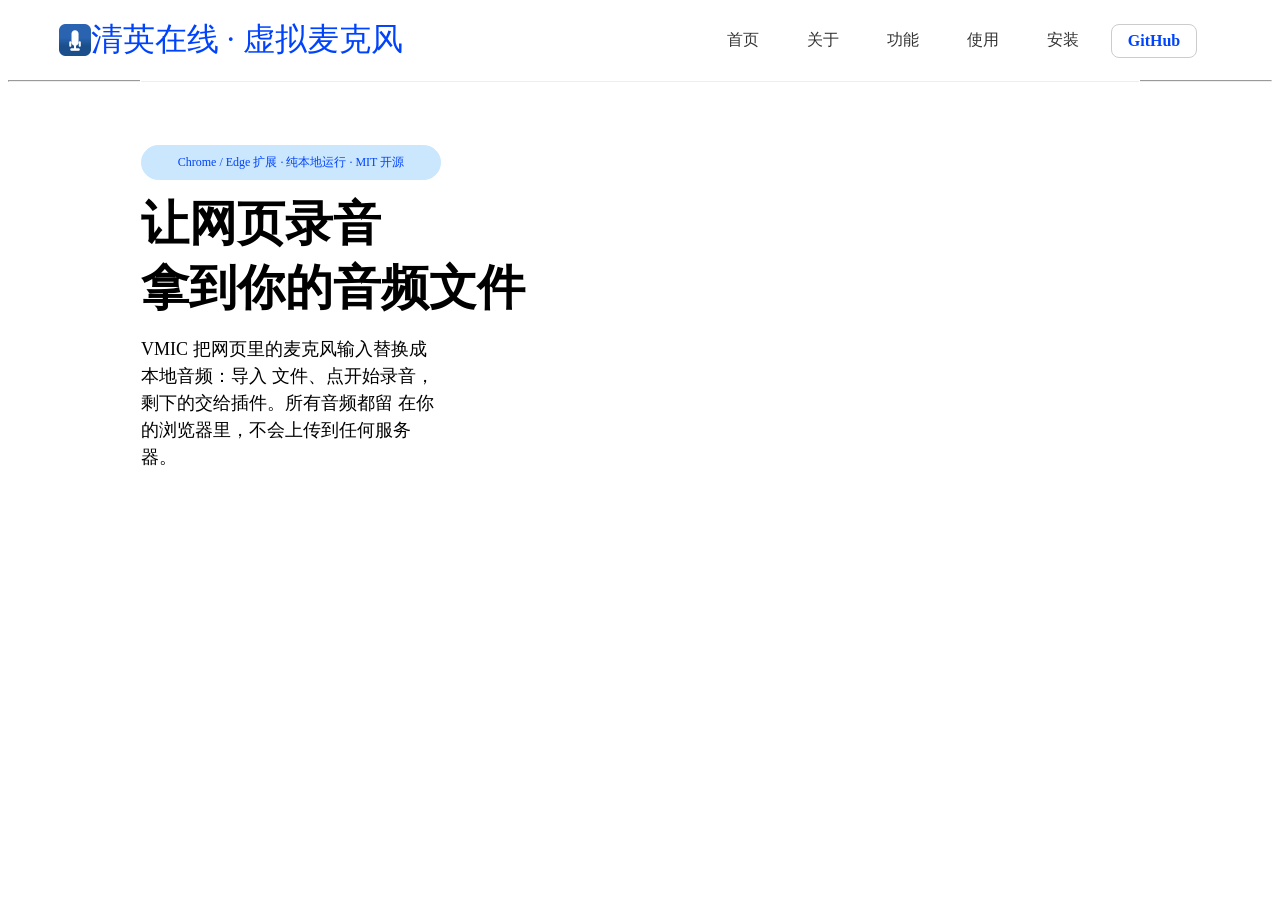
==== index.html @ ddca997c "优化了顶部导航" ====
<!DOCTYPE html>
<html lang="zh-CN">
<head>
    <meta charset = "UTF-8">
    <meta name = "viewport" content = "width=device-width,initial-scale=1.0">
    <title>关于清英在线 · 虚拟麦克风</title>
    <link rel = "stylesheet" href = "style.css">
</head>

<body>
    <header class = "title"><img class = "icon"src="assets/icon.png" alt="Icon"><p class = "leading-text">清英在线 · 虚拟麦克风</p>
        <div style="width: 300px;"></div>
        <nav class = "nav">
            <a class = "btn btn-borderless" href = "index.html" >首页</a>
            <a class = "btn btn-borderless" href = "about.html" >关于</a>
            <a class = "btn btn-borderless" href = "function.html" >功能</a>
            <a class = "btn btn-borderless" href = "using.html" >使用</a>
            <a class = "btn btn-borderless" href = "">安装</a>
            <a class = "btn btn-bordered" href = "https://github.com/ckckh2023/TsingHuaelt-VMIC/releases/latest" style = "font-weight: 600">GitHub</a>
        </nav>
    </header>
    <hr>

    <div class = "content">
        <div style = "width: 300px; height: 300px;">
            <p class = "unrespond">Chrome / Edge 扩展 · 纯本地运行 · MIT 开源</p>
            <h1 style = "font-size: 48px; margin:12px 0 0 0; ">
                <pre style = "margin:0">让网页录音
拿到你的音频文件</pre>
            </h1>
        
            <p class = "text-style" >VMIC 把网页里的麦克风输入替换成本地音频：导入
                文件、点开始录音，剩下的交给插件。所有音频都留
                在你的浏览器里，不会上传到任何服务器。
            </p>
        </div>

        <!-- <img class = "card" style = "width: 200px;height: 200px; margin-top: auto; margin-left: auto;" src = "assets/fengmian.png" alt = "fengmian">
         -->
    </div>

</body>
</html>
---- style.css ----
:root{
    --main-color: #ffffff;
    --title-color: #0043fc;
}

*,
*::before,
*::after {
    box-sizing: border-box;
}

nav {
    display: flex;
    justify-content: center;
    margin: 16px 16px 16px 0;
}

/*按钮大类*/
.btn{
    display: inline-flex;
    justify-content: center;
    align-items: center;
    padding: 16px;

    margin: 0 8px 0 8px;
    background: #ffffff;
    border-radius: 8px;
    text-decoration: none;
    color: #333;
    cursor: pointer;
    gap: 16px;
    font-size: 16px;

    /*颜色平滑转变*/
    transition: background 0.2s,color 0.2s,background 0.2s;
}

/*有边框按钮*/
.btn-bordered{
    color:#0043fc;
    border: var(--main-color);
    border: 1px solid #ccc;
}
/*鼠标悬浮*/
.btn-bordered:hover{
    background: #000;
    color: #ffffff;
    border-color: #000;
}

/*无边框按钮*/
.btn-borderless{
    border: none;
    background: transparent;
}

.btn-borderless:hover{
    background: #f0f0f0;
    color: #000;
}

/*无相应按钮*/
.unrespond{
    display: flex;
    color: #0043fc;
    justify-content: center;
    align-items: center;
    font-size: 12px;

    border:1px solid #cae7fe;
    background: #cae7fe;
    border-radius: 32px;
    margin-right: 0px;
    margin-top: 64px;
    margin-bottom: 0;
    padding:8px;
}

.title {
    display:flex;
    color: var(--title-color);
    justify-content: center;
    font-size: 32px;
    background-color: var(--main-color);
}

.icon {
    width: 32px;
    height: 32px;
    margin-top: 16px;
}

.content {
    display: flex;
    justify-content: space-between; /* 保持左右两端对齐 */
    align-items: flex-start;                /*顶部对齐*/
    gap: 20px;                 /* 左右间距 */
    flex-direction: column;
    border: 1px solid #ffffff;

    margin: 0 auto;
    margin-top: -10px;
    max-width: 1000px;
    min-height: 800;
    
}

.text-style {
    font-size: 18px;
    line-height: 1.5;
    margin-top: 16px;
    width: 250;
    height: 250;
}

.nav {
    display: flex;
    justify-content: center;
    margin-top: 16px;

    border: 1px;
    max-height: 32px;
}

/* .loading {
    display: flex;
    justify-content: center;

    border: 1px solid #ffffff;

} */

.leading-text {
    display: flex;
    justify-content: center;
    align-items: center;
    font-size: 32px;
    margin: 0;
}

.card{
    display: flex;
    justify-content: flex-end;
    border:1px solid #ffffff;
    width: 210px;
    height: 210px;
}
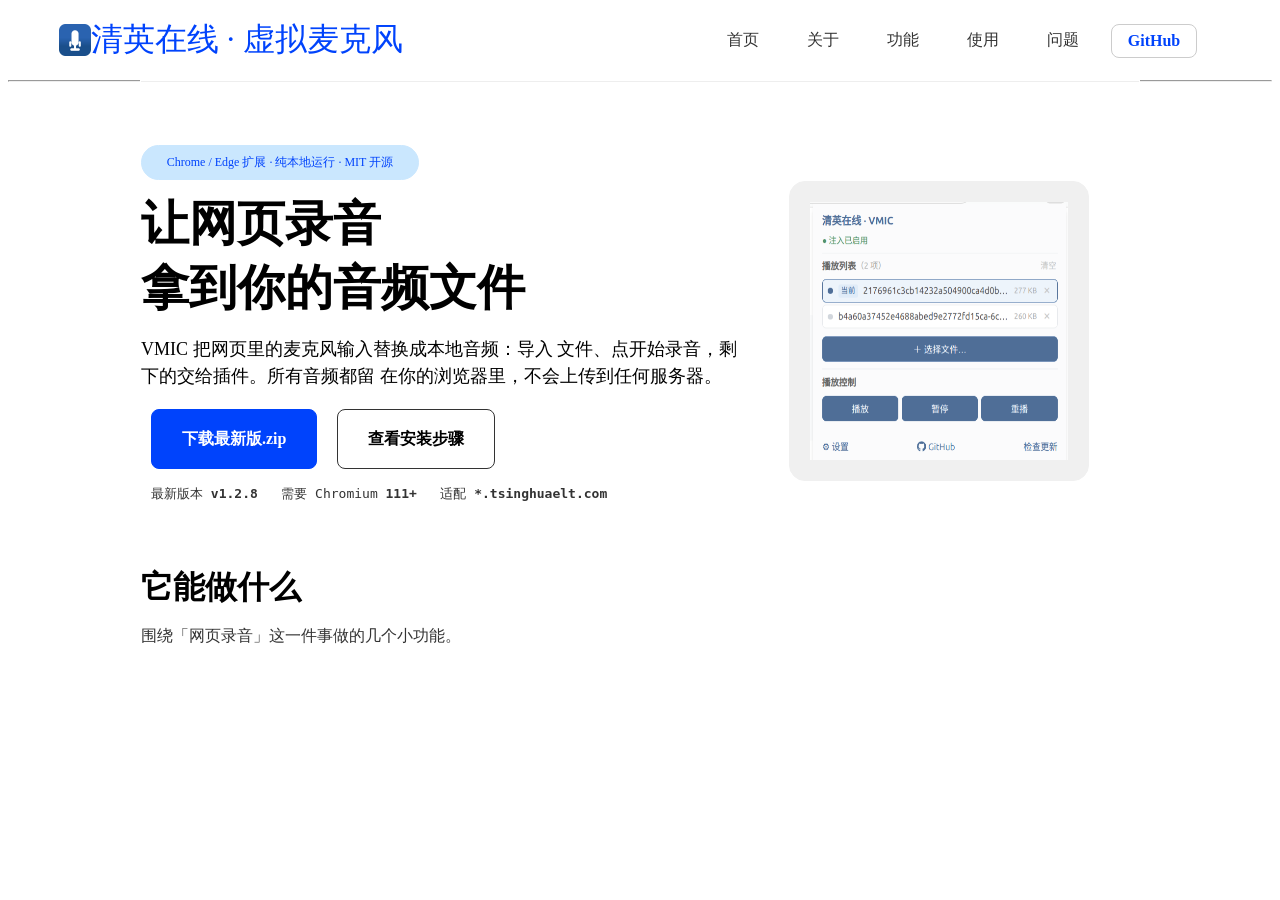
==== commit 6549be03: "优化首页" ====
--- a/index.html
+++ b/index.html
@@ -15,29 +15,41 @@
             <a class = "btn btn-borderless" href = "about.html" >关于</a>
             <a class = "btn btn-borderless" href = "function.html" >功能</a>
             <a class = "btn btn-borderless" href = "using.html" >使用</a>
-            <a class = "btn btn-borderless" href = "">安装</a>
-            <a class = "btn btn-bordered" href = "https://github.com/ckckh2023/TsingHuaelt-VMIC/releases/latest" style = "font-weight: 600">GitHub</a>
+            <a class = "btn btn-borderless" href = "">问题</a>
+            <a class = "btn btn-bordered" href = "https://github.com/ckckh2023/TsingHuaelt-VMIC" style = "font-weight: 600">GitHub</a>
         </nav>
     </header>
     <hr>
 
-    <div class = "content">
-        <div style = "width: 300px; height: 300px;">
+    <div class = "content_x">
+        <div >
             <p class = "unrespond">Chrome / Edge 扩展 · 纯本地运行 · MIT 开源</p>
             <h1 style = "font-size: 48px; margin:12px 0 0 0; ">
                 <pre style = "margin:0">让网页录音
 拿到你的音频文件</pre>
             </h1>
         
-            <p class = "text-style" >VMIC 把网页里的麦克风输入替换成本地音频：导入
+            <p class = "text-style" style = "margin-right: 30px" >VMIC 把网页里的麦克风输入替换成本地音频：导入
                 文件、点开始录音，剩下的交给插件。所有音频都留
                 在你的浏览器里，不会上传到任何服务器。
             </p>
         </div>
 
-        <!-- <img class = "card" style = "width: 200px;height: 200px; margin-top: auto; margin-left: auto;" src = "assets/fengmian.png" alt = "fengmian">
-         -->
+        <img class = "card" style = "width: 300px;height: 300px; margin-top: auto; margin:100px 50px 0px 20px;" src = "assets/fengmian.png" alt = "fengmian">
+        
     </div>
+    <div class = "content_y">
+        <nav class = "nav" style = "justify-content: flex-start;">
+            <div class = "upmove">
+                <a class = "btn_first" style = "color: #ffffff; border-color: #0043fc; background: #0043fc;" href = "https://github.com/ckckh2023/TsingHuaelt-VMIC/releases/latest"><strong>下载最新版.zip</strong></a>
+                <a class = "btn_first" style = "color:black; background-color: #ffffff;border-color: #333" href = ""><strong>查看安装步骤</strong></a>
+            </div>
+        </nav>
 
+        <pre style = "margin-left: 10px;margin-top: -20px; color: #333;">最新版本 <strong>v1.2.8</strong>   需要 Chromium <strong>111+</strong>   适配 <strong>*.tsinghuaelt.com</strong></pre>
+    
+        <h2 style="font-size: 32px; margin: 50px 0px 0px 0px;">它能做什么</h2>
+        <p style="color: #333;">围绕「网页录音」这一件事做的几个小功能。</p>
+    </div>
 </body>
 </html>
--- a/style.css
+++ b/style.css
@@ -28,7 +28,7 @@
     text-decoration: none;
     color: #333;
     cursor: pointer;
-    gap: 16px;
+    gap: 4px;
     font-size: 16px;
 
     /*颜色平滑转变*/
@@ -70,10 +70,25 @@
     border:1px solid #cae7fe;
     background: #cae7fe;
     border-radius: 32px;
-    margin-right: 0px;
+    margin-right: 350px;
     margin-top: 64px;
     margin-bottom: 0;
     padding:8px;
+}
+
+.btn_first{
+    display: flex;
+    width: 200;
+    height: auto;
+    gap: 8px;
+    text-decoration: none;
+
+    margin: 20px 10px;
+    border:1px solid #f0f0f0;
+    border-radius: 8px;
+    padding: 10px 30px;
+    justify-content: center;
+    align-items: center;
 }
 
 .title {
@@ -90,11 +105,23 @@
     margin-top: 16px;
 }
 
-.content {
+.content_x {
     display: flex;
     justify-content: space-between; /* 保持左右两端对齐 */
-    align-items: flex-start;                /*顶部对齐*/
-    gap: 20px;                 /* 左右间距 */
+    align-items: flex-start;                /*顶部对齐*/       
+    border: 1px solid #ffffff;
+
+    margin: 0 auto;
+    margin-top: -10px;
+    max-width: 1000px;
+    min-height: 800;
+    
+}
+
+.content_y {
+    display: flex;
+    justify-content: space-between; /* 保持左右两端对齐 */
+    align-items: flex-start;                /*顶部对齐*/       
     flex-direction: column;
     border: 1px solid #ffffff;
 
@@ -109,8 +136,7 @@
     font-size: 18px;
     line-height: 1.5;
     margin-top: 16px;
-    width: 250;
-    height: 250;
+
 }
 
 .nav {
@@ -142,6 +168,14 @@
     display: flex;
     justify-content: flex-end;
     border:1px solid #ffffff;
-    width: 210px;
-    height: 210px;
+    border-radius: 16px;
+
+    border:1px solid #f0f0f0;
+    background-color: #f0f0f0;
+    padding: 20px
+}
+
+.upmove{
+    display: flex;
+    margin-top: -100px;
 }
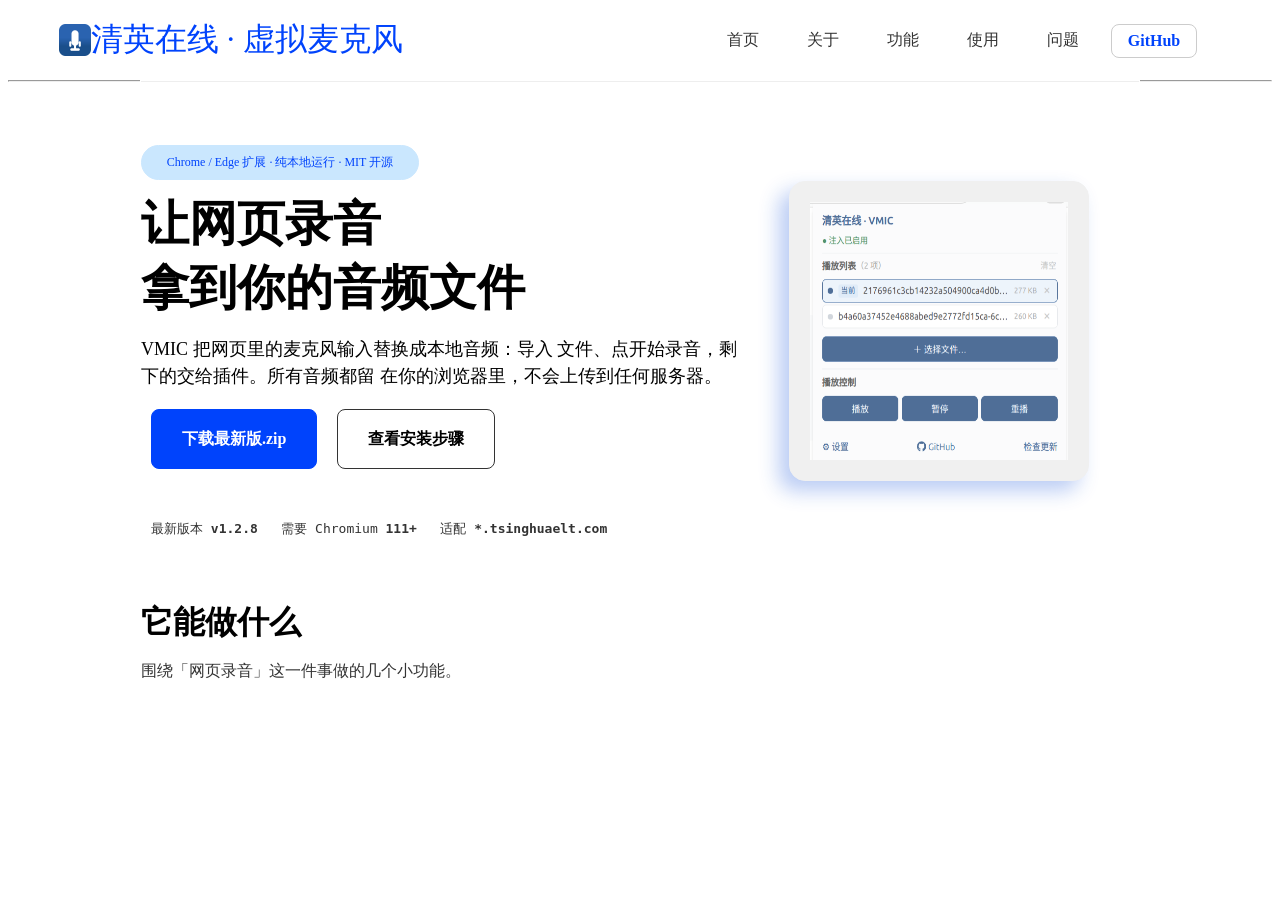
==== commit 1592931d: "优化按钮：鼠标悬浮时，按钮上浮，增加阴影，给卡片增加阴影立体感" ====
--- a/index.html
+++ b/index.html
@@ -41,15 +41,17 @@
     <div class = "content_y">
         <nav class = "nav" style = "justify-content: flex-start;">
             <div class = "upmove">
-                <a class = "btn_first" style = "color: #ffffff; border-color: #0043fc; background: #0043fc;" href = "https://github.com/ckckh2023/TsingHuaelt-VMIC/releases/latest"><strong>下载最新版.zip</strong></a>
+                <a class = "btn_first" style = "color: #ffffff; border-color: #0043fc; background: #0043fc;" href = ""><strong>下载最新版.zip</strong></a>
                 <a class = "btn_first" style = "color:black; background-color: #ffffff;border-color: #333" href = ""><strong>查看安装步骤</strong></a>
             </div>
         </nav>
 
-        <pre style = "margin-left: 10px;margin-top: -20px; color: #333;">最新版本 <strong>v1.2.8</strong>   需要 Chromium <strong>111+</strong>   适配 <strong>*.tsinghuaelt.com</strong></pre>
+        <pre style = "margin-left: 10px;margin-top: -20px; color: #333;"><div id="toast" class="toast">✅ 下载成功！</div>
+最新版本 <strong>v1.2.8</strong>   需要 Chromium <strong>111+</strong>   适配 <strong>*.tsinghuaelt.com</strong></pre>
     
         <h2 style="font-size: 32px; margin: 50px 0px 0px 0px;">它能做什么</h2>
         <p style="color: #333;">围绕「网页录音」这一件事做的几个小功能。</p>
     </div>
+    <script src = "script.js"></script>
 </body>
 </html>
--- a/style.css
+++ b/style.css
@@ -33,6 +33,7 @@
 
     /*颜色平滑转变*/
     transition: background 0.2s,color 0.2s,background 0.2s;
+    transition: all 0.3s; /* 让所有变化平滑过渡 */
 }
 
 /*有边框按钮*/
@@ -46,6 +47,8 @@
     background: #000;
     color: #ffffff;
     border-color: #000;
+    box-shadow: 0 10px 20px rgba(26, 86, 219, 0.3); /* 加个阴影 */
+    transform: translateY(-2px); /* 稍微往上浮动 */
 }
 
 /*无边框按钮*/
@@ -57,6 +60,8 @@
 .btn-borderless:hover{
     background: #f0f0f0;
     color: #000;
+    box-shadow: 0 10px 20px rgba(26, 86, 219, 0.3); /* 加个阴影 */
+    transform: translateY(-2px); /* 稍微往上浮动 */
 }
 
 /*无相应按钮*/
@@ -89,6 +94,12 @@
     padding: 10px 30px;
     justify-content: center;
     align-items: center;
+    transition: all 0.3s; /* 让所有变化平滑过渡 */
+}
+
+.btn_first:hover{
+    box-shadow: 0 10px 20px rgba(26, 86, 219, 0.3); /* 加个阴影 */
+    transform: translateY(-2px); /* 稍微往上浮动 */
 }
 
 .title {
@@ -172,10 +183,49 @@
 
     border:1px solid #f0f0f0;
     background-color: #f0f0f0;
-    padding: 20px
+    padding: 20px;
+    cursor: pointer;
+    transition: all 0.3s; /* 让所有变化平滑过渡 */
+    box-shadow: -10px 10px 20px rgba(26, 86, 219, 0.3); /* 加个阴影 */
+}
+
+.card:hover{
+    transition: all 0.3s; /* 让所有变化平滑过渡 */
 }
 
 .upmove{
     display: flex;
     margin-top: -100px;
+}
+
+.toast{
+    display: fixed;
+
+    background: #10b981; /* 绿色 */
+    color: white;
+    border:1px solid #ffffff;
+    padding: 0px 0px 0px 0px;
+    margin-right: 500px;
+    opacity: 0;
+    border-radius: 8px;
+    transition: all 0.5s cubic-bezier(0.68, -0.55, 0.27, 1.55); /* 带弹性的动画 */
+    pointer-events: none; /* 不能点击它 */
+    z-index: 999;
+}
+
+.active{
+    background-color: #1a56db;
+    color: white;
+    border: none;
+    padding: 15px 30px;
+    font-size: 16px;
+    border-radius: 8px;
+    cursor: pointer;
+    background-color: #888;
+    cursor: not-allowed;
+    transition: all 0.3s; /* 让所有变化平滑过渡 */
+}
+
+.toast.show{
+    opacity: 1;
 }
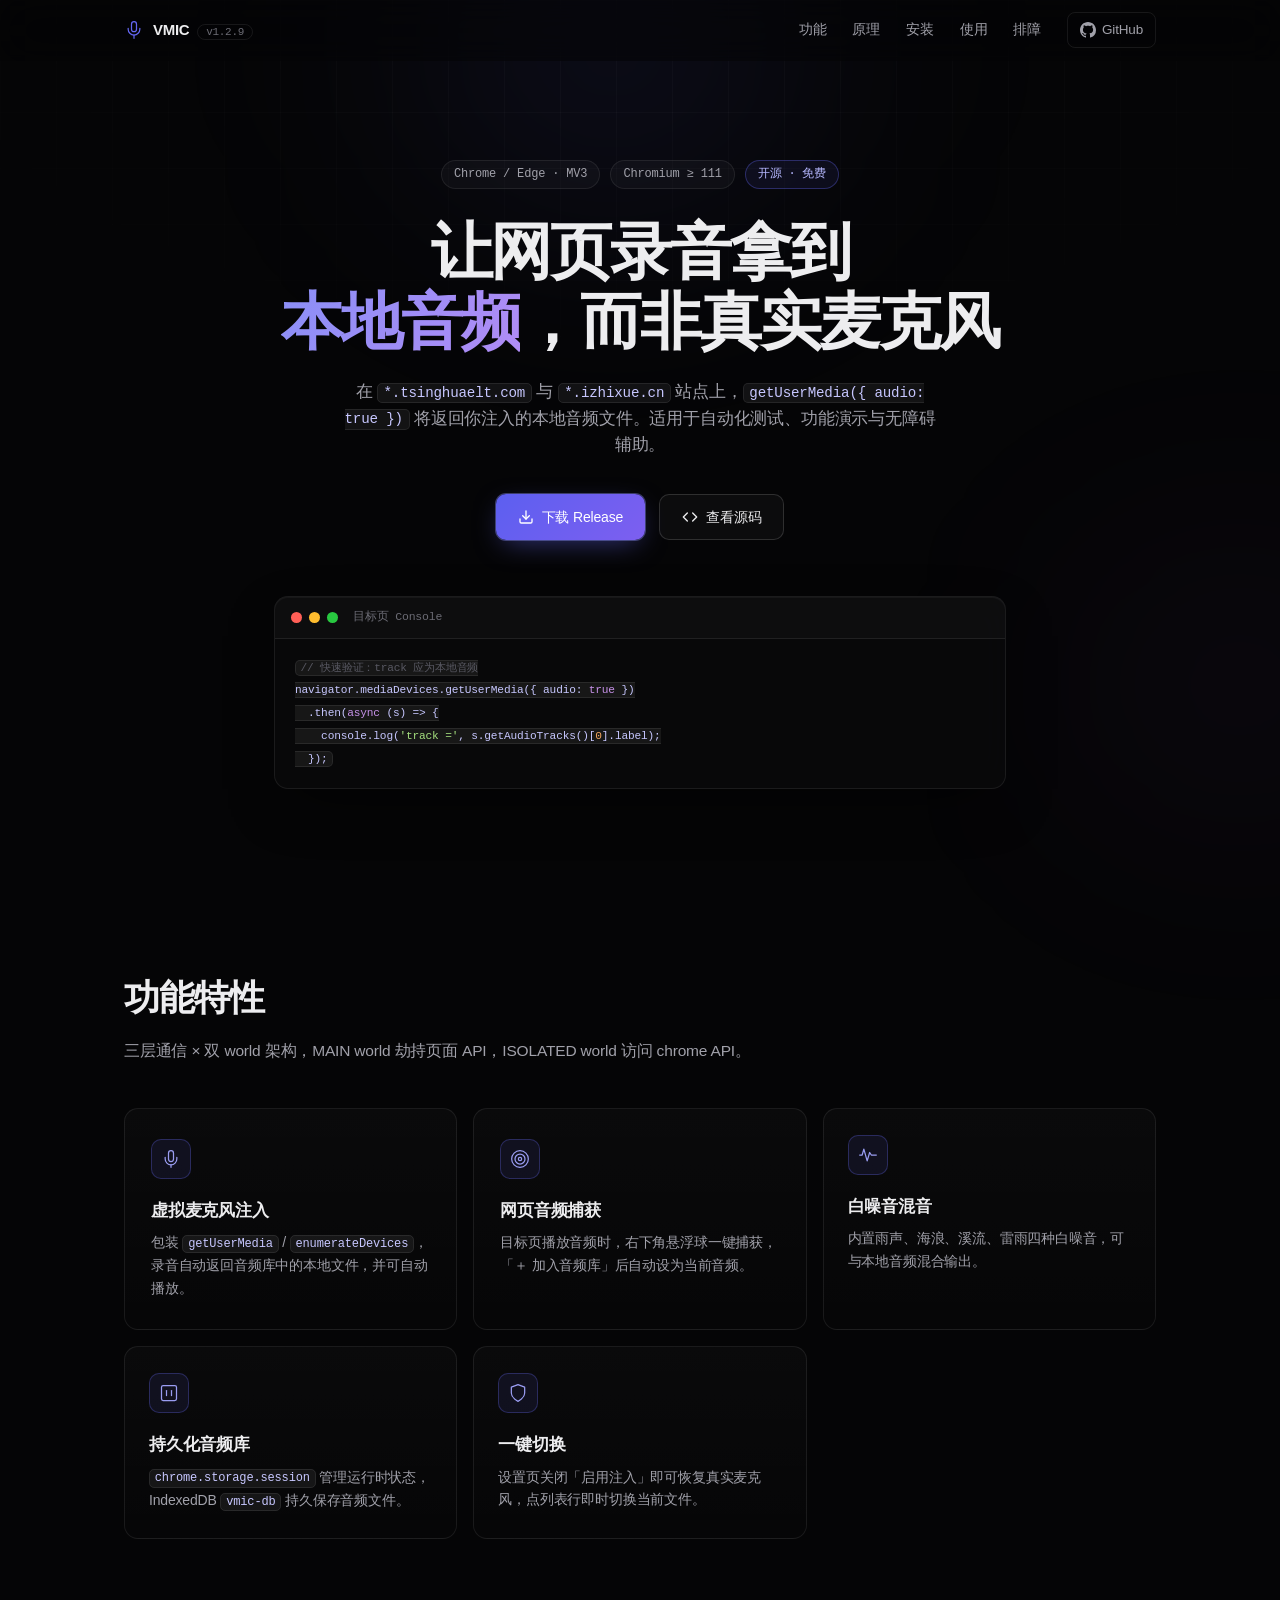
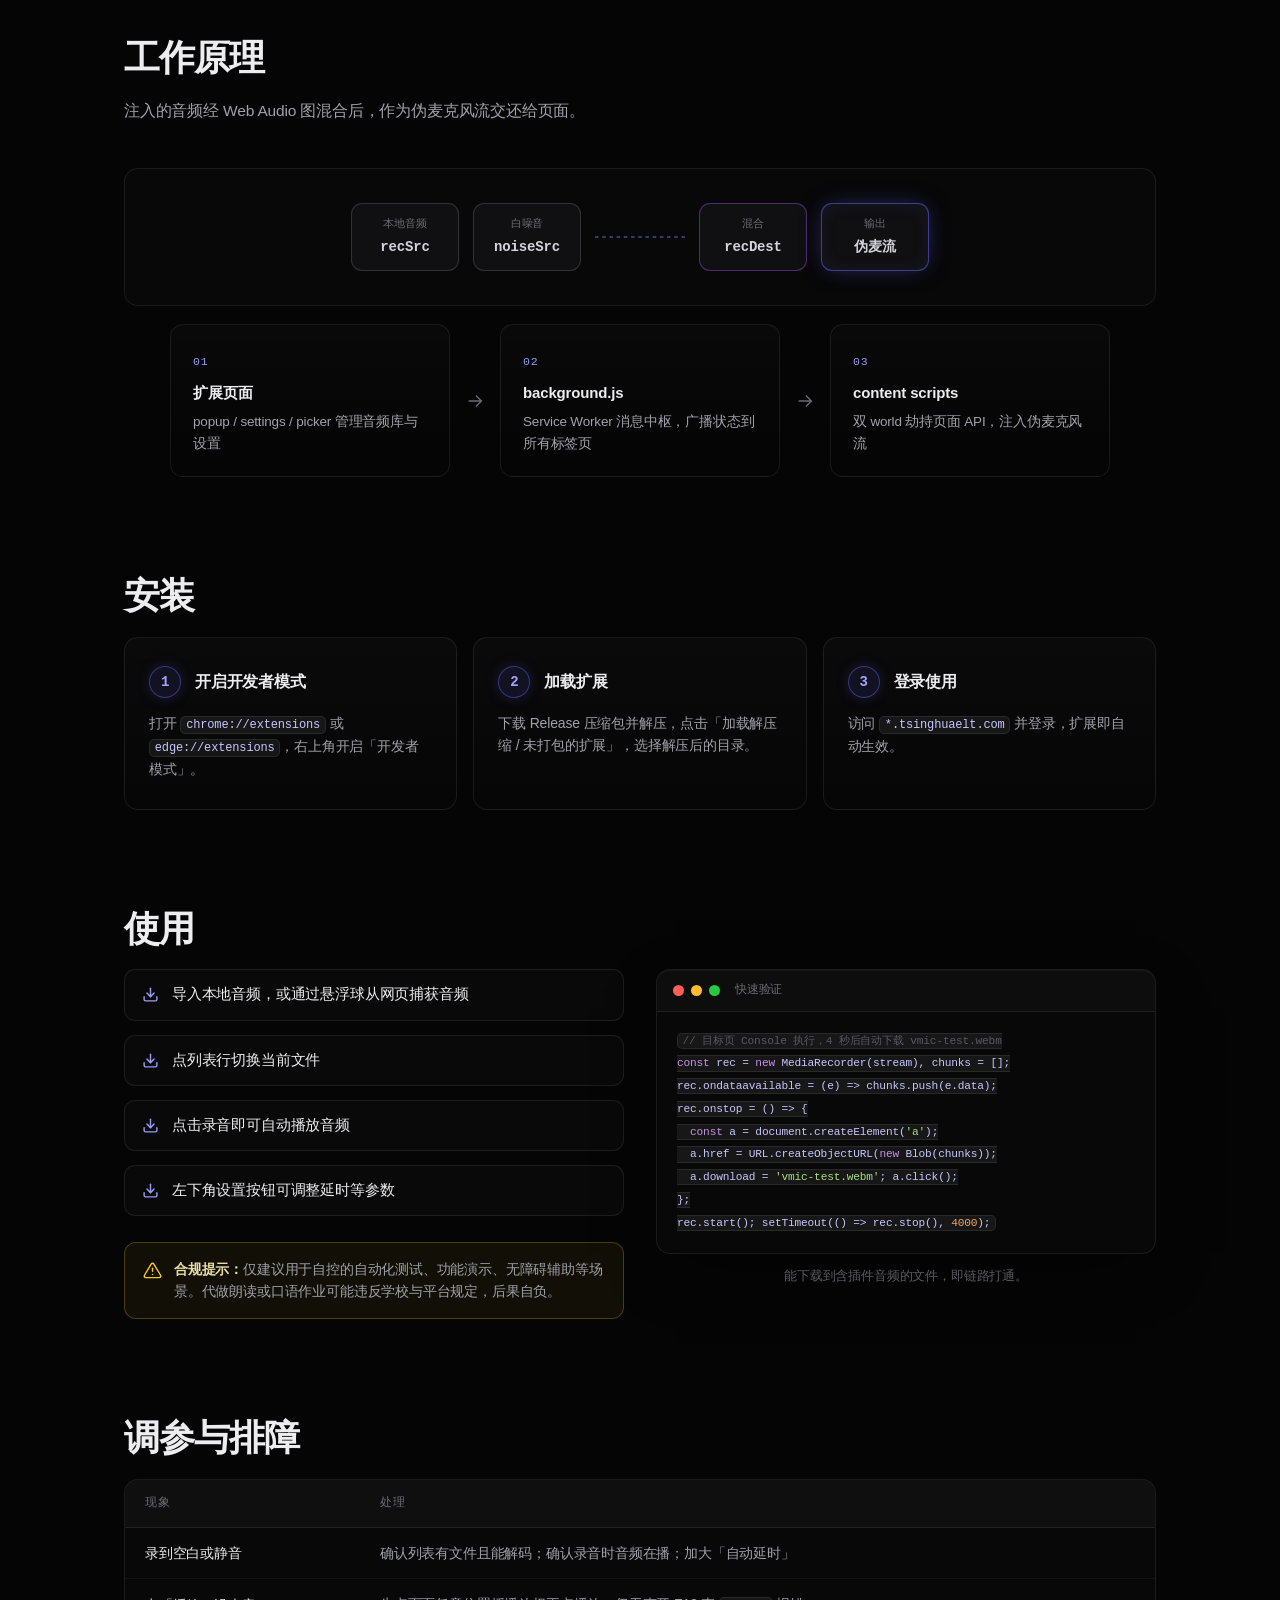
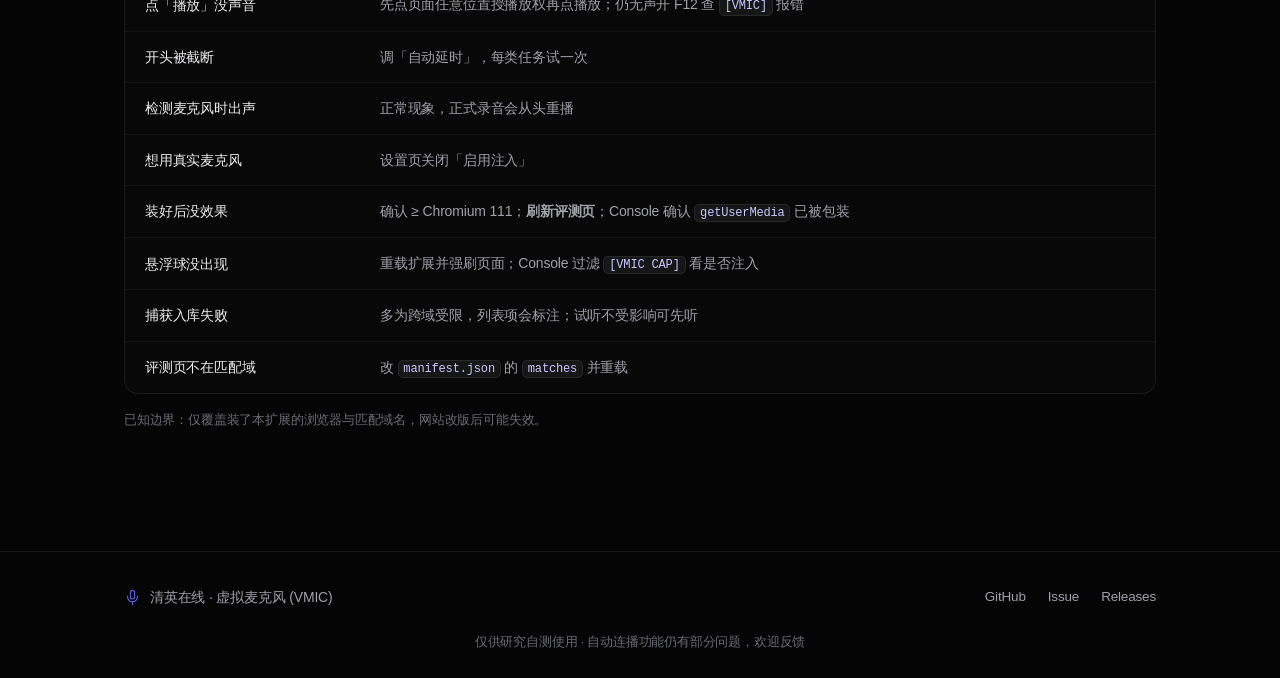
==== commit c0709e5c: "重制版本" ====
--- a/index.html
+++ b/index.html
@@ -1,57 +1,304 @@
 <!DOCTYPE html>
 <html lang="zh-CN">
 <head>
-    <meta charset = "UTF-8">
-    <meta name = "viewport" content = "width=device-width,initial-scale=1.0">
-    <title>关于清英在线 · 虚拟麦克风</title>
-    <link rel = "stylesheet" href = "style.css">
+  <meta charset="UTF-8">
+  <meta name="viewport" content="width=device-width, initial-scale=1.0">
+  <title>清英在线 · 虚拟麦克风 (VMIC)</title>
+  <meta name="description" content="让清英在线的网页录音只能拿到本插件注入的本地音频，而非真实麦克风。仅供研究自测使用。">
+  <link rel="icon" href="assets/icon.png" type="image/png">
+  <link rel="stylesheet" href="style.css">
 </head>
-
 <body>
-    <header class = "title"><img class = "icon"src="assets/icon.png" alt="Icon"><p class = "leading-text">清英在线 · 虚拟麦克风</p>
-        <div style="width: 300px;"></div>
-        <nav class = "nav">
-            <a class = "btn btn-borderless" href = "index.html" >首页</a>
-            <a class = "btn btn-borderless" href = "about.html" >关于</a>
-            <a class = "btn btn-borderless" href = "function.html" >功能</a>
-            <a class = "btn btn-borderless" href = "using.html" >使用</a>
-            <a class = "btn btn-borderless" href = "">问题</a>
-            <a class = "btn btn-bordered" href = "https://github.com/ckckh2023/TsingHuaelt-VMIC" style = "font-weight: 600">GitHub</a>
-        </nav>
-    </header>
-    <hr>
-
-    <div class = "content_x">
-        <div >
-            <p class = "unrespond">Chrome / Edge 扩展 · 纯本地运行 · MIT 开源</p>
-            <h1 style = "font-size: 48px; margin:12px 0 0 0; ">
-                <pre style = "margin:0">让网页录音
-拿到你的音频文件</pre>
-            </h1>
-        
-            <p class = "text-style" style = "margin-right: 30px" >VMIC 把网页里的麦克风输入替换成本地音频：导入
-                文件、点开始录音，剩下的交给插件。所有音频都留
-                在你的浏览器里，不会上传到任何服务器。
-            </p>
-        </div>
-
-        <img class = "card" style = "width: 300px;height: 300px; margin-top: auto; margin:100px 50px 0px 20px;" src = "assets/fengmian.png" alt = "fengmian">
-        
+  <div class="bg-grid"></div>
+  <div class="bg-glow bg-glow-a"></div>
+  <div class="bg-glow bg-glow-b"></div>
+
+  <nav id="nav">
+    <div class="nav-inner">
+      <a class="brand" href="#top">
+        <svg class="brand-icon" viewBox="0 0 24 24" fill="none" stroke="currentColor" stroke-width="1.5" stroke-linecap="round" stroke-linejoin="round" aria-hidden="true">
+          <rect x="9" y="2" width="6" height="12" rx="3"/>
+          <path d="M5 10v1a7 7 0 0 0 14 0v-1"/>
+          <path d="M12 18v4"/>
+        </svg>
+        <span>VMIC <span class="brand-ver">v1.2.9</span></span>
+      </a>
+      <div class="nav-links">
+        <a href="#features">功能</a>
+        <a href="#how">原理</a>
+        <a href="#install">安装</a>
+        <a href="#usage">使用</a>
+        <a href="#troubleshooting">排障</a>
+        <a class="nav-gh" href="https://github.com/ckckh2023/TsingHuaelt-VMIC" target="_blank" rel="noopener">
+          <svg viewBox="0 0 16 16" width="16" height="16" fill="currentColor" aria-hidden="true">
+            <path d="M8 0C3.58 0 0 3.58 0 8c0 3.54 2.29 6.53 5.47 7.59.4.07.55-.17.55-.38 0-.19-.01-.82-.01-1.49-2.01.37-2.53-.49-2.69-.94-.09-.23-.48-.94-.82-1.13-.28-.15-.68-.52-.01-.53.63-.01 1.08.58 1.23.82.72 1.21 1.87.87 2.33.66.07-.52.28-.87.51-1.07-1.78-.2-3.64-.89-3.64-3.95 0-.87.31-1.59.82-2.15-.08-.2-.36-1.02.08-2.12 0 0 .67-.21 2.2.82.64-.18 1.32-.27 2-.27s1.36.09 2 .27c1.53-1.04 2.2-.82 2.2-.82.44 1.1.16 1.92.08 2.12.51.56.82 1.27.82 2.15 0 3.07-1.87 3.75-3.65 3.95.29.25.54.73.54 1.48 0 1.07-.01 1.93-.01 2.2 0 .21.15.46.55.38A8.01 8.01 0 0 0 16 8c0-4.42-3.58-8-8-8Z"/>
+          </svg>
+          <span>GitHub</span>
+        </a>
+      </div>
     </div>
-    <div class = "content_y">
-        <nav class = "nav" style = "justify-content: flex-start;">
-            <div class = "upmove">
-                <a class = "btn_first" style = "color: #ffffff; border-color: #0043fc; background: #0043fc;" href = ""><strong>下载最新版.zip</strong></a>
-                <a class = "btn_first" style = "color:black; background-color: #ffffff;border-color: #333" href = ""><strong>查看安装步骤</strong></a>
+  </nav>
+
+  <main id="top">
+    <section class="hero">
+      <div class="hero-badges reveal">
+        <span class="badge">Chrome / Edge · MV3</span>
+        <span class="badge">Chromium ≥ 111</span>
+        <span class="badge badge-acc">开源 · 免费</span>
+      </div>
+      <h1 class="hero-title reveal">让网页录音拿到<br><span class="grad-text">本地音频</span>，而非真实麦克风</h1>
+      <p class="hero-desc reveal">在 <code>*.tsinghuaelt.com</code> 与 <code>*.izhixue.cn</code> 站点上，<code>getUserMedia({ audio: true })</code> 将返回你注入的本地音频文件。适用于自动化测试、功能演示与无障碍辅助。</p>
+      <div class="hero-cta reveal">
+        <a class="btn btn-primary" href="https://github.com/ckckh2023/TsingHuaelt-VMIC/releases" target="_blank" rel="noopener">
+          <svg viewBox="0 0 24 24" width="16" height="16" fill="none" stroke="currentColor" stroke-width="2" stroke-linecap="round" stroke-linejoin="round" aria-hidden="true">
+            <path d="M21 15v4a2 2 0 0 1-2 2H5a2 2 0 0 1-2-2v-4"/>
+            <polyline points="7 10 12 15 17 10"/>
+            <line x1="12" y1="15" x2="12" y2="3"/>
+          </svg>
+          下载 Release
+        </a>
+        <a class="btn btn-ghost" href="https://github.com/ckckh2023/TsingHuaelt-VMIC" target="_blank" rel="noopener">
+          <svg viewBox="0 0 24 24" width="16" height="16" fill="none" stroke="currentColor" stroke-width="2" stroke-linecap="round" stroke-linejoin="round" aria-hidden="true">
+            <path d="m16 18 6-6-6-6"/>
+            <path d="m8 6-6 6 6 6"/>
+          </svg>
+          查看源码
+        </a>
+      </div>
+      <div class="hero-window reveal">
+        <div class="window-bar">
+          <span class="dot dot-r"></span><span class="dot dot-y"></span><span class="dot dot-g"></span>
+          <span class="window-title">目标页 Console</span>
+        </div>
+        <pre><code><span class="c-dim">// 快速验证：track 应为本地音频</span>
+navigator.mediaDevices.getUserMedia({ audio: <span class="c-key">true</span> })
+  .then(<span class="c-key">async</span> (s) => {
+    console.log(<span class="c-str">'track ='</span>, s.getAudioTracks()[<span class="c-num">0</span>].label);
+  });</code></pre>
+      </div>
+    </section>
+
+    <section id="features" class="section">
+      <h2 class="sec-title reveal">功能特性</h2>
+      <p class="sec-desc reveal">三层通信 × 双 world 架构，MAIN world 劫持页面 API，ISOLATED world 访问 chrome API。</p>
+      <div class="bento">
+        <article class="card card-lg reveal">
+          <div class="card-icon">
+            <svg viewBox="0 0 24 24" fill="none" stroke="currentColor" stroke-width="1.5" stroke-linecap="round" stroke-linejoin="round" aria-hidden="true">
+              <path d="M12 2a3 3 0 0 0-3 3v7a3 3 0 0 0 6 0V5a3 3 0 0 0-3-3Z"/>
+              <path d="M19 10v2a7 7 0 0 1-14 0v-2"/>
+              <line x1="12" y1="19" x2="12" y2="22"/>
+            </svg>
+          </div>
+          <h3>虚拟麦克风注入</h3>
+          <p>包装 <code>getUserMedia</code> / <code>enumerateDevices</code>，录音自动返回音频库中的本地文件，并可自动播放。</p>
+        </article>
+        <article class="card card-lg reveal">
+          <div class="card-icon">
+            <svg viewBox="0 0 24 24" fill="none" stroke="currentColor" stroke-width="1.5" stroke-linecap="round" stroke-linejoin="round" aria-hidden="true">
+              <circle cx="12" cy="12" r="10"/>
+              <circle cx="12" cy="12" r="6"/>
+              <circle cx="12" cy="12" r="2"/>
+            </svg>
+          </div>
+          <h3>网页音频捕获</h3>
+          <p>目标页播放音频时，右下角悬浮球一键捕获，「＋ 加入音频库」后自动设为当前音频。</p>
+        </article>
+        <article class="card reveal">
+          <div class="card-icon">
+            <svg viewBox="0 0 24 24" fill="none" stroke="currentColor" stroke-width="1.5" stroke-linecap="round" stroke-linejoin="round" aria-hidden="true">
+              <path d="M2 12h3l2-7 4 14 3-10 2 3h6"/>
+            </svg>
+          </div>
+          <h3>白噪音混音</h3>
+          <p>内置雨声、海浪、溪流、雷雨四种白噪音，可与本地音频混合输出。</p>
+        </article>
+        <article class="card reveal">
+          <div class="card-icon">
+            <svg viewBox="0 0 24 24" fill="none" stroke="currentColor" stroke-width="1.5" stroke-linecap="round" stroke-linejoin="round" aria-hidden="true">
+              <rect x="3" y="3" width="18" height="18" rx="2"/>
+              <path d="M9 9v6"/>
+              <path d="M15 9v6"/>
+            </svg>
+          </div>
+          <h3>持久化音频库</h3>
+          <p><code>chrome.storage.session</code> 管理运行时状态，IndexedDB <code>vmic-db</code> 持久保存音频文件。</p>
+        </article>
+        <article class="card reveal">
+          <div class="card-icon">
+            <svg viewBox="0 0 24 24" fill="none" stroke="currentColor" stroke-width="1.5" stroke-linecap="round" stroke-linejoin="round" aria-hidden="true">
+              <path d="M12 22s8-4 8-10V5l-8-3-8 3v7c0 6 8 10 8 10z"/>
+            </svg>
+          </div>
+          <h3>一键切换</h3>
+          <p>设置页关闭「启用注入」即可恢复真实麦克风，点列表行即时切换当前文件。</p>
+        </article>
+      </div>
+    </section>
+
+    <section id="how" class="section">
+      <h2 class="sec-title reveal">工作原理</h2>
+      <p class="sec-desc reveal">注入的音频经 Web Audio 图混合后，作为伪麦克风流交还给页面。</p>
+      <div class="flow-map reveal">
+        <div class="node">
+          <span class="node-label">本地音频</span>
+          <span class="node-name">recSrc</span>
+        </div>
+        <div class="node">
+          <span class="node-label">白噪音</span>
+          <span class="node-name">noiseSrc</span>
+        </div>
+        <div class="edge-group" aria-hidden="true">
+          <svg viewBox="0 0 100 20" preserveAspectRatio="none"><path d="M0 10 Q 50 10 100 10" fill="none"/></svg>
+        </div>
+        <div class="node node-mid">
+          <span class="node-label">混合</span>
+          <span class="node-name">recDest</span>
+        </div>
+        <div class="node node-acc">
+          <span class="node-label">输出</span>
+          <span class="node-name">伪麦流</span>
+        </div>
+      </div>
+      <div class="arch reveal">
+        <div class="arch-step">
+          <span class="arch-num">01</span>
+          <h4>扩展页面</h4>
+          <p>popup / settings / picker 管理音频库与设置</p>
+        </div>
+        <svg class="arch-arrow" viewBox="0 0 24 24" fill="none" stroke="currentColor" stroke-width="1.5" aria-hidden="true"><path d="M5 12h14M13 6l6 6-6 6"/></svg>
+        <div class="arch-step">
+          <span class="arch-num">02</span>
+          <h4>background.js</h4>
+          <p>Service Worker 消息中枢，广播状态到所有标签页</p>
+        </div>
+        <svg class="arch-arrow" viewBox="0 0 24 24" fill="none" stroke="currentColor" stroke-width="1.5" aria-hidden="true"><path d="M5 12h14M13 6l6 6-6 6"/></svg>
+        <div class="arch-step">
+          <span class="arch-num">03</span>
+          <h4>content scripts</h4>
+          <p>双 world 劫持页面 API，注入伪麦克风流</p>
+        </div>
+      </div>
+    </section>
+
+    <section id="install" class="section">
+      <h2 class="sec-title reveal">安装</h2>
+      <div class="steps">
+        <div class="step reveal">
+          <div class="step-head">
+            <span class="step-num">1</span>
+            <h3>开启开发者模式</h3>
+          </div>
+          <p>打开 <code>chrome://extensions</code> 或 <code>edge://extensions</code>，右上角开启「开发者模式」。</p>
+        </div>
+        <div class="step reveal">
+          <div class="step-head">
+            <span class="step-num">2</span>
+            <h3>加载扩展</h3>
+          </div>
+          <p>下载 Release 压缩包并解压，点击「加载解压缩 / 未打包的扩展」，选择解压后的目录。</p>
+        </div>
+        <div class="step reveal">
+          <div class="step-head">
+            <span class="step-num">3</span>
+            <h3>登录使用</h3>
+          </div>
+          <p>访问 <code>*.tsinghuaelt.com</code> 并登录，扩展即自动生效。</p>
+        </div>
+      </div>
+    </section>
+
+    <section id="usage" class="section">
+      <h2 class="sec-title reveal">使用</h2>
+      <div class="usage-grid">
+        <div class="usage-col reveal">
+          <ul class="usage-list">
+            <li>
+              <svg viewBox="0 0 24 24" fill="none" stroke="currentColor" stroke-width="2" stroke-linecap="round" stroke-linejoin="round" aria-hidden="true"><path d="M21 15v4a2 2 0 0 1-2 2H5a2 2 0 0 1-2-2v-4"/><polyline points="7 10 12 15 17 10"/><line x1="12" y1="15" x2="12" y2="3"/></svg>
+              <span>导入本地音频，或通过悬浮球从网页捕获音频</span>
+            </li>
+            <li>
+              <svg viewBox="0 0 24 24" fill="none" stroke="currentColor" stroke-width="2" stroke-linecap="round" stroke-linejoin="round" aria-hidden="true"><path d="M21 15v4a2 2 0 0 1-2 2H5a2 2 0 0 1-2-2v-4"/><polyline points="7 10 12 15 17 10"/><line x1="12" y1="15" x2="12" y2="3"/></svg>
+              <span>点列表行切换当前文件</span>
+            </li>
+            <li>
+              <svg viewBox="0 0 24 24" fill="none" stroke="currentColor" stroke-width="2" stroke-linecap="round" stroke-linejoin="round" aria-hidden="true"><path d="M21 15v4a2 2 0 0 1-2 2H5a2 2 0 0 1-2-2v-4"/><polyline points="7 10 12 15 17 10"/><line x1="12" y1="15" x2="12" y2="3"/></svg>
+              <span>点击录音即可自动播放音频</span>
+            </li>
+            <li>
+              <svg viewBox="0 0 24 24" fill="none" stroke="currentColor" stroke-width="2" stroke-linecap="round" stroke-linejoin="round" aria-hidden="true"><path d="M21 15v4a2 2 0 0 1-2 2H5a2 2 0 0 1-2-2v-4"/><polyline points="7 10 12 15 17 10"/><line x1="12" y1="15" x2="12" y2="3"/></svg>
+              <span>左下角设置按钮可调整延时等参数</span>
+            </li>
+          </ul>
+          <div class="notice notice-warn">
+            <svg viewBox="0 0 24 24" fill="none" stroke="currentColor" stroke-width="1.8" stroke-linecap="round" stroke-linejoin="round" aria-hidden="true"><path d="M10.29 3.86 1.82 18a2 2 0 0 0 1.71 3h16.94a2 2 0 0 0 1.71-3L13.71 3.86a2 2 0 0 0-3.42 0z"/><line x1="12" y1="9" x2="12" y2="13"/><line x1="12" y1="17" x2="12.01" y2="17"/></svg>
+            <p><strong>合规提示：</strong>仅建议用于自控的自动化测试、功能演示、无障碍辅助等场景。代做朗读或口语作业可能违反学校与平台规定，后果自负。</p>
+          </div>
+        </div>
+        <div class="usage-col reveal">
+          <div class="terminal">
+            <div class="window-bar">
+              <span class="dot dot-r"></span><span class="dot dot-y"></span><span class="dot dot-g"></span>
+              <span class="window-title">快速验证</span>
             </div>
-        </nav>
-
-        <pre style = "margin-left: 10px;margin-top: -20px; color: #333;"><div id="toast" class="toast">✅ 下载成功！</div>
-最新版本 <strong>v1.2.8</strong>   需要 Chromium <strong>111+</strong>   适配 <strong>*.tsinghuaelt.com</strong></pre>
-    
-        <h2 style="font-size: 32px; margin: 50px 0px 0px 0px;">它能做什么</h2>
-        <p style="color: #333;">围绕「网页录音」这一件事做的几个小功能。</p>
-    </div>
-    <script src = "script.js"></script>
+            <pre><code><span class="c-dim">// 目标页 Console 执行，4 秒后自动下载 vmic-test.webm</span>
+<span class="c-key">const</span> rec = <span class="c-key">new</span> MediaRecorder(stream), chunks = [];
+rec.ondataavailable = (e) => chunks.push(e.data);
+rec.onstop = () => {
+  <span class="c-key">const</span> a = document.createElement(<span class="c-str">'a'</span>);
+  a.href = URL.createObjectURL(<span class="c-key">new</span> Blob(chunks));
+  a.download = <span class="c-str">'vmic-test.webm'</span>; a.click();
+};
+rec.start(); setTimeout(() => rec.stop(), <span class="c-num">4000</span>);</code></pre>
+          </div>
+          <p class="terminal-note">能下载到含插件音频的文件，即链路打通。</p>
+        </div>
+      </div>
+    </section>
+
+    <section id="troubleshooting" class="section">
+      <h2 class="sec-title reveal">调参与排障</h2>
+      <div class="table-wrap reveal">
+        <table>
+          <thead>
+            <tr><th>现象</th><th>处理</th></tr>
+          </thead>
+          <tbody>
+            <tr><td>录到空白或静音</td><td>确认列表有文件且能解码；确认录音时音频在播；加大「自动延时」</td></tr>
+            <tr><td>点「播放」没声音</td><td>先点页面任意位置授播放权再点播放；仍无声开 F12 查 <code>[VMIC]</code> 报错</td></tr>
+            <tr><td>开头被截断</td><td>调「自动延时」，每类任务试一次</td></tr>
+            <tr><td>检测麦克风时出声</td><td>正常现象，正式录音会从头重播</td></tr>
+            <tr><td>想用真实麦克风</td><td>设置页关闭「启用注入」</td></tr>
+            <tr><td>装好后没效果</td><td>确认 ≥ Chromium 111；<strong>刷新评测页</strong>；Console 确认 <code>getUserMedia</code> 已被包装</td></tr>
+            <tr><td>悬浮球没出现</td><td>重载扩展并强刷页面；Console 过滤 <code>[VMIC CAP]</code> 看是否注入</td></tr>
+            <tr><td>捕获入库失败</td><td>多为跨域受限，列表项会标注；试听不受影响可先听</td></tr>
+            <tr><td>评测页不在匹配域</td><td>改 <code>manifest.json</code> 的 <code>matches</code> 并重载</td></tr>
+          </tbody>
+        </table>
+      </div>
+      <p class="known-edge reveal">已知边界：仅覆盖装了本扩展的浏览器与匹配域名，网站改版后可能失效。</p>
+    </section>
+
+    <footer>
+      <div class="footer-inner">
+        <div class="footer-brand">
+          <svg viewBox="0 0 24 24" fill="none" stroke="currentColor" stroke-width="1.5" stroke-linecap="round" stroke-linejoin="round" aria-hidden="true">
+            <rect x="9" y="2" width="6" height="12" rx="3"/>
+            <path d="M5 10v1a7 7 0 0 0 14 0v-1"/>
+            <path d="M12 18v4"/>
+          </svg>
+          <span>清英在线 · 虚拟麦克风 (VMIC)</span>
+        </div>
+        <div class="footer-links">
+          <a href="https://github.com/ckckh2023/TsingHuaelt-VMIC" target="_blank" rel="noopener">GitHub</a>
+          <a href="https://github.com/ckckh2023/TsingHuaelt-VMIC/issues" target="_blank" rel="noopener">Issue</a>
+          <a href="https://github.com/ckckh2023/TsingHuaelt-VMIC/releases" target="_blank" rel="noopener">Releases</a>
+        </div>
+        <p class="footer-note">仅供研究自测使用 · 自动连播功能仍有部分问题，欢迎反馈</p>
+      </div>
+    </footer>
+  </main>
+
+  <script src="script.js"></script>
 </body>
 </html>
--- a/style.css
+++ b/style.css
@@ -1,231 +1,591 @@
-:root{
-    --main-color: #ffffff;
-    --title-color: #0043fc;
-}
-
-*,
-*::before,
-*::after {
-    box-sizing: border-box;
-}
-
-nav {
-    display: flex;
-    justify-content: center;
-    margin: 16px 16px 16px 0;
-}
-
-/*按钮大类*/
-.btn{
-    display: inline-flex;
-    justify-content: center;
-    align-items: center;
-    padding: 16px;
-
-    margin: 0 8px 0 8px;
-    background: #ffffff;
-    border-radius: 8px;
-    text-decoration: none;
-    color: #333;
-    cursor: pointer;
-    gap: 4px;
-    font-size: 16px;
-
-    /*颜色平滑转变*/
-    transition: background 0.2s,color 0.2s,background 0.2s;
-    transition: all 0.3s; /* 让所有变化平滑过渡 */
-}
-
-/*有边框按钮*/
-.btn-bordered{
-    color:#0043fc;
-    border: var(--main-color);
-    border: 1px solid #ccc;
-}
-/*鼠标悬浮*/
-.btn-bordered:hover{
-    background: #000;
-    color: #ffffff;
-    border-color: #000;
-    box-shadow: 0 10px 20px rgba(26, 86, 219, 0.3); /* 加个阴影 */
-    transform: translateY(-2px); /* 稍微往上浮动 */
-}
-
-/*无边框按钮*/
-.btn-borderless{
-    border: none;
-    background: transparent;
-}
-
-.btn-borderless:hover{
-    background: #f0f0f0;
-    color: #000;
-    box-shadow: 0 10px 20px rgba(26, 86, 219, 0.3); /* 加个阴影 */
-    transform: translateY(-2px); /* 稍微往上浮动 */
-}
-
-/*无相应按钮*/
-.unrespond{
-    display: flex;
-    color: #0043fc;
-    justify-content: center;
-    align-items: center;
-    font-size: 12px;
-
-    border:1px solid #cae7fe;
-    background: #cae7fe;
-    border-radius: 32px;
-    margin-right: 350px;
-    margin-top: 64px;
-    margin-bottom: 0;
-    padding:8px;
-}
-
-.btn_first{
-    display: flex;
-    width: 200;
-    height: auto;
-    gap: 8px;
-    text-decoration: none;
-
-    margin: 20px 10px;
-    border:1px solid #f0f0f0;
-    border-radius: 8px;
-    padding: 10px 30px;
-    justify-content: center;
-    align-items: center;
-    transition: all 0.3s; /* 让所有变化平滑过渡 */
-}
-
-.btn_first:hover{
-    box-shadow: 0 10px 20px rgba(26, 86, 219, 0.3); /* 加个阴影 */
-    transform: translateY(-2px); /* 稍微往上浮动 */
-}
-
-.title {
-    display:flex;
-    color: var(--title-color);
-    justify-content: center;
-    font-size: 32px;
-    background-color: var(--main-color);
-}
-
-.icon {
-    width: 32px;
-    height: 32px;
-    margin-top: 16px;
-}
-
-.content_x {
-    display: flex;
-    justify-content: space-between; /* 保持左右两端对齐 */
-    align-items: flex-start;                /*顶部对齐*/       
-    border: 1px solid #ffffff;
-
-    margin: 0 auto;
-    margin-top: -10px;
-    max-width: 1000px;
-    min-height: 800;
-    
-}
-
-.content_y {
-    display: flex;
-    justify-content: space-between; /* 保持左右两端对齐 */
-    align-items: flex-start;                /*顶部对齐*/       
-    flex-direction: column;
-    border: 1px solid #ffffff;
-
-    margin: 0 auto;
-    margin-top: -10px;
-    max-width: 1000px;
-    min-height: 800;
-    
-}
-
-.text-style {
-    font-size: 18px;
-    line-height: 1.5;
-    margin-top: 16px;
-
-}
-
-.nav {
-    display: flex;
-    justify-content: center;
-    margin-top: 16px;
-
-    border: 1px;
-    max-height: 32px;
-}
-
-/* .loading {
-    display: flex;
-    justify-content: center;
-
-    border: 1px solid #ffffff;
-
-} */
-
-.leading-text {
-    display: flex;
-    justify-content: center;
-    align-items: center;
-    font-size: 32px;
-    margin: 0;
-}
-
-.card{
-    display: flex;
-    justify-content: flex-end;
-    border:1px solid #ffffff;
-    border-radius: 16px;
-
-    border:1px solid #f0f0f0;
-    background-color: #f0f0f0;
-    padding: 20px;
-    cursor: pointer;
-    transition: all 0.3s; /* 让所有变化平滑过渡 */
-    box-shadow: -10px 10px 20px rgba(26, 86, 219, 0.3); /* 加个阴影 */
-}
-
-.card:hover{
-    transition: all 0.3s; /* 让所有变化平滑过渡 */
-}
-
-.upmove{
-    display: flex;
-    margin-top: -100px;
-}
-
-.toast{
-    display: fixed;
-
-    background: #10b981; /* 绿色 */
-    color: white;
-    border:1px solid #ffffff;
-    padding: 0px 0px 0px 0px;
-    margin-right: 500px;
-    opacity: 0;
-    border-radius: 8px;
-    transition: all 0.5s cubic-bezier(0.68, -0.55, 0.27, 1.55); /* 带弹性的动画 */
-    pointer-events: none; /* 不能点击它 */
-    z-index: 999;
-}
-
-.active{
-    background-color: #1a56db;
-    color: white;
-    border: none;
-    padding: 15px 30px;
-    font-size: 16px;
-    border-radius: 8px;
-    cursor: pointer;
-    background-color: #888;
-    cursor: not-allowed;
-    transition: all 0.3s; /* 让所有变化平滑过渡 */
-}
-
-.toast.show{
-    opacity: 1;
+:root {
+  --bg: #050506;
+  --surface: #0a0a0b;
+  --surface-2: #101012;
+  --text: #ededef;
+  --text-2: #a1a1aa;
+  --text-3: #6b6b74;
+  --border: rgba(255, 255, 255, 0.08);
+  --border-strong: rgba(255, 255, 255, 0.14);
+  --indigo: #6366f1;
+  --purple: #a855f7;
+  --ease: cubic-bezier(0.16, 1, 0.3, 1);
+  --font: "Inter", "SF Pro Display", -apple-system, "PingFang SC", "Microsoft YaHei", "Noto Sans SC", sans-serif;
+  --mono: "JetBrains Mono", "SF Mono", ui-monospace, Menlo, Consolas, monospace;
+}
+
+* { margin: 0; padding: 0; box-sizing: border-box; }
+
+html { scroll-behavior: smooth; }
+
+body {
+  background: var(--bg);
+  color: var(--text);
+  font-family: var(--font);
+  letter-spacing: -0.011em;
+  line-height: 1.6;
+  overflow-x: hidden;
+  -webkit-font-smoothing: antialiased;
+}
+
+::selection { background: rgba(99, 102, 241, 0.35); }
+
+code {
+  font-family: var(--mono);
+  font-size: 0.86em;
+  background: rgba(255, 255, 255, 0.06);
+  border: 1px solid var(--border);
+  border-radius: 5px;
+  padding: 0.1em 0.4em;
+  color: #c7c7ff;
+}
+
+/* ---------- 背景 ---------- */
+.bg-grid {
+  position: fixed;
+  inset: 0;
+  background-image:
+    linear-gradient(rgba(255, 255, 255, 0.025) 1px, transparent 1px),
+    linear-gradient(90deg, rgba(255, 255, 255, 0.025) 1px, transparent 1px);
+  background-size: 56px 56px;
+  mask-image: radial-gradient(ellipse 90% 60% at 50% 0%, black 20%, transparent 75%);
+  -webkit-mask-image: radial-gradient(ellipse 90% 60% at 50% 0%, black 20%, transparent 75%);
+  pointer-events: none;
+  z-index: 0;
+}
+
+.bg-glow {
+  position: fixed;
+  border-radius: 50%;
+  filter: blur(120px);
+  pointer-events: none;
+  z-index: 0;
+}
+.bg-glow-a {
+  width: 560px; height: 420px;
+  top: -160px; left: 50%;
+  transform: translateX(-55%);
+  background: radial-gradient(closest-side, rgba(99, 102, 241, 0.16), transparent);
+  animation: breathe 9s ease-in-out infinite;
+}
+.bg-glow-b {
+  width: 480px; height: 380px;
+  top: 55%; right: -200px;
+  background: radial-gradient(closest-side, rgba(168, 85, 247, 0.08), transparent);
+  animation: breathe 11s ease-in-out 2s infinite;
+}
+
+@keyframes breathe {
+  0%, 100% { opacity: 0.55; }
+  50% { opacity: 1; }
+}
+
+main { position: relative; z-index: 1; }
+
+/* ---------- 导航 ---------- */
+#nav {
+  position: fixed;
+  top: 0; left: 0; right: 0;
+  z-index: 100;
+  backdrop-filter: blur(20px);
+  -webkit-backdrop-filter: blur(20px);
+  background: rgba(5, 5, 6, 0.55);
+  border-bottom: 1px solid transparent;
+  transition: border-color 0.4s var(--ease), background 0.4s var(--ease);
+}
+#nav.scrolled { border-bottom-color: var(--border); background: rgba(5, 5, 6, 0.78); }
+
+.nav-inner {
+  max-width: 1080px;
+  margin: 0 auto;
+  padding: 0 24px;
+  height: 60px;
+  display: flex;
+  align-items: center;
+  justify-content: space-between;
+}
+
+.brand {
+  display: flex;
+  align-items: center;
+  gap: 9px;
+  color: var(--text);
+  text-decoration: none;
+  font-weight: 600;
+  font-size: 15px;
+  letter-spacing: -0.02em;
+}
+.brand-icon { width: 20px; height: 20px; color: var(--indigo); }
+.brand-ver {
+  font-family: var(--mono);
+  font-size: 11px;
+  font-weight: 400;
+  color: var(--text-3);
+  border: 1px solid var(--border);
+  border-radius: 99px;
+  padding: 1px 8px;
+  margin-left: 4px;
+}
+
+.nav-links { display: flex; align-items: center; gap: 26px; }
+.nav-links > a {
+  color: var(--text-2);
+  text-decoration: none;
+  font-size: 13.5px;
+  transition: color 0.25s;
+}
+.nav-links > a:hover { color: var(--text); }
+.nav-gh {
+  display: flex;
+  align-items: center;
+  gap: 6px;
+  border: 1px solid var(--border);
+  border-radius: 8px;
+  padding: 6px 12px;
+  transition: border-color 0.25s, background 0.25s;
+}
+.nav-gh:hover { border-color: var(--border-strong); background: rgba(255, 255, 255, 0.04); }
+
+/* ---------- Hero ---------- */
+.hero {
+  max-width: 780px;
+  margin: 0 auto;
+  padding: 160px 24px 90px;
+  text-align: center;
+}
+
+.hero-badges { display: flex; justify-content: center; gap: 10px; flex-wrap: wrap; margin-bottom: 28px; }
+.badge {
+  font-size: 12px;
+  font-family: var(--mono);
+  color: var(--text-2);
+  border: 1px solid var(--border);
+  border-radius: 99px;
+  padding: 4px 12px;
+  background: rgba(255, 255, 255, 0.03);
+}
+.badge-acc {
+  color: #b6b8ff;
+  border-color: rgba(99, 102, 241, 0.35);
+  background: rgba(99, 102, 241, 0.08);
+}
+
+.hero-title {
+  font-size: clamp(38px, 6vw, 62px);
+  font-weight: 700;
+  letter-spacing: -0.035em;
+  line-height: 1.12;
+  margin-bottom: 22px;
+}
+
+.grad-text {
+  background: linear-gradient(120deg, #8b8ff7 0%, #b18cf5 55%, #8b8ff7 100%);
+  background-size: 200% auto;
+  -webkit-background-clip: text;
+  background-clip: text;
+  -webkit-text-fill-color: transparent;
+  animation: shimmer-text 6s linear infinite;
+}
+@keyframes shimmer-text { to { background-position: 200% center; } }
+
+.hero-desc {
+  color: var(--text-2);
+  font-size: 16.5px;
+  max-width: 600px;
+  margin: 0 auto 36px;
+}
+
+.hero-cta { display: flex; justify-content: center; gap: 14px; flex-wrap: wrap; margin-bottom: 56px; }
+
+.btn {
+  display: inline-flex;
+  align-items: center;
+  gap: 8px;
+  font-size: 14px;
+  font-weight: 500;
+  text-decoration: none;
+  border-radius: 10px;
+  padding: 11px 22px;
+  transition: transform 0.3s var(--ease), box-shadow 0.3s var(--ease), border-color 0.3s, background 0.3s;
+}
+.btn:active { transform: scale(0.97); }
+
+.btn-primary {
+  color: #fff;
+  background: linear-gradient(135deg, #5c5ff0, #7d5ff0);
+  box-shadow: 0 0 0 1px rgba(139, 143, 247, 0.4), 0 8px 28px -8px rgba(99, 102, 241, 0.55);
+}
+.btn-primary:hover {
+  transform: translateY(-2px);
+  box-shadow: 0 0 0 1px rgba(139, 143, 247, 0.6), 0 12px 36px -8px rgba(99, 102, 241, 0.7);
+}
+
+.btn-ghost {
+  color: var(--text);
+  border: 1px solid var(--border-strong);
+  background: rgba(255, 255, 255, 0.03);
+}
+.btn-ghost:hover { border-color: rgba(255, 255, 255, 0.28); background: rgba(255, 255, 255, 0.06); transform: translateY(-2px); }
+
+/* ---------- 代码窗口 ---------- */
+.hero-window, .terminal {
+  border: 1px solid var(--border);
+  border-radius: 14px;
+  background: rgba(10, 10, 11, 0.85);
+  backdrop-filter: blur(16px);
+  -webkit-backdrop-filter: blur(16px);
+  overflow: hidden;
+  text-align: left;
+  box-shadow: 0 20px 60px -20px rgba(0, 0, 0, 0.7), inset 0 1px 0 rgba(255, 255, 255, 0.04);
+  position: relative;
+}
+.hero-window::before, .terminal::before {
+  content: "";
+  position: absolute;
+  inset: 0;
+  background: linear-gradient(115deg, transparent 30%, rgba(255, 255, 255, 0.04) 48%, transparent 62%);
+  transform: translateX(-100%);
+  animation: sweep 7s ease-in-out infinite;
+  pointer-events: none;
+}
+@keyframes sweep {
+  0%, 55% { transform: translateX(-100%); }
+  85%, 100% { transform: translateX(100%); }
+}
+
+.window-bar {
+  display: flex;
+  align-items: center;
+  gap: 7px;
+  padding: 11px 16px;
+  border-bottom: 1px solid var(--border);
+  background: rgba(255, 255, 255, 0.02);
+}
+.dot { width: 11px; height: 11px; border-radius: 50%; }
+.dot-r { background: #ff5f57; } .dot-y { background: #febc2e; } .dot-g { background: #28c840; }
+.window-title {
+  margin-left: 8px;
+  font-family: var(--mono);
+  font-size: 11.5px;
+  color: var(--text-3);
+}
+
+pre {
+  padding: 18px 20px;
+  overflow-x: auto;
+  font-family: var(--mono);
+  font-size: 13px;
+  line-height: 1.75;
+  color: #d4d4dc;
+}
+pre::-webkit-scrollbar { height: 6px; }
+pre::-webkit-scrollbar-thumb { background: rgba(255, 255, 255, 0.12); border-radius: 3px; }
+
+.c-dim { color: #585862; }
+.c-key { color: #c792ea; }
+.c-str { color: #a5e07f; }
+.c-num { color: #f0a45d; }
+
+/* ---------- 区块 ---------- */
+.section {
+  max-width: 1080px;
+  margin: 0 auto;
+  padding: 90px 24px 0;
+}
+#troubleshooting { padding-bottom: 60px; }
+
+.sec-title {
+  font-size: clamp(26px, 3.4vw, 36px);
+  font-weight: 700;
+  letter-spacing: -0.03em;
+  margin-bottom: 12px;
+}
+.sec-desc { color: var(--text-2); font-size: 15.5px; margin-bottom: 44px; max-width: 640px; }
+
+/* ---------- Bento ---------- */
+.bento {
+  display: grid;
+  grid-template-columns: repeat(3, 1fr);
+  gap: 16px;
+}
+
+.card {
+  position: relative;
+  border: 1px solid var(--border);
+  border-radius: 14px;
+  background: linear-gradient(180deg, rgba(255, 255, 255, 0.025), rgba(255, 255, 255, 0.008));
+  padding: 26px 24px;
+  transition: border-color 0.35s var(--ease), transform 0.35s var(--ease), background 0.35s var(--ease);
+  overflow: hidden;
+}
+.card::after {
+  content: "";
+  position: absolute;
+  top: 0; left: 20%; right: 20%;
+  height: 1px;
+  background: linear-gradient(90deg, transparent, rgba(139, 143, 247, 0.5), transparent);
+  opacity: 0;
+  transition: opacity 0.4s;
+}
+.card:hover {
+  border-color: var(--border-strong);
+  transform: translateY(-3px);
+  background: linear-gradient(180deg, rgba(255, 255, 255, 0.04), rgba(255, 255, 255, 0.012));
+}
+.card:hover::after { opacity: 1; }
+
+.card-lg { grid-column: span 1; }
+.card-lg:first-child, .card-lg:nth-child(2) { padding: 30px 26px; }
+
+.card-icon {
+  width: 40px; height: 40px;
+  display: grid;
+  place-items: center;
+  border: 1px solid rgba(99, 102, 241, 0.3);
+  border-radius: 10px;
+  background: rgba(99, 102, 241, 0.09);
+  color: #9a9df2;
+  margin-bottom: 18px;
+}
+.card-icon svg { width: 20px; height: 20px; }
+
+.card h3 { font-size: 16.5px; font-weight: 600; letter-spacing: -0.015em; margin-bottom: 8px; }
+.card p { color: var(--text-2); font-size: 14px; }
+
+/* ---------- 音频图 ---------- */
+.flow-map {
+  display: flex;
+  align-items: center;
+  justify-content: center;
+  gap: 14px;
+  flex-wrap: wrap;
+  border: 1px solid var(--border);
+  border-radius: 14px;
+  background: rgba(10, 10, 11, 0.6);
+  padding: 34px 28px;
+  margin-bottom: 18px;
+}
+
+.node {
+  display: flex;
+  flex-direction: column;
+  gap: 3px;
+  align-items: center;
+  border: 1px solid var(--border-strong);
+  border-radius: 11px;
+  padding: 12px 20px;
+  background: var(--surface-2);
+  min-width: 108px;
+}
+.node-label { font-size: 11px; color: var(--text-3); font-family: var(--mono); }
+.node-name { font-size: 14px; font-weight: 600; font-family: var(--mono); color: #d4d4dc; }
+.node-mid { border-color: rgba(168, 85, 247, 0.4); }
+.node-acc {
+  border-color: rgba(99, 102, 241, 0.55);
+  box-shadow: 0 0 24px -6px rgba(99, 102, 241, 0.5), inset 0 0 18px rgba(99, 102, 241, 0.08);
+  animation: pulse-node 3.2s ease-in-out infinite;
+}
+@keyframes pulse-node {
+  0%, 100% { box-shadow: 0 0 24px -6px rgba(99, 102, 241, 0.5), inset 0 0 18px rgba(99, 102, 241, 0.08); }
+  50% { box-shadow: 0 0 34px -4px rgba(99, 102, 241, 0.75), inset 0 0 26px rgba(99, 102, 241, 0.15); }
+}
+
+.edge-group { flex: 1; min-width: 40px; max-width: 90px; height: 20px; }
+.edge-group svg { width: 100%; height: 100%; overflow: visible; }
+.edge-group path {
+  stroke: rgba(139, 143, 247, 0.5);
+  stroke-width: 1.5;
+  stroke-dasharray: 4 4;
+  animation: dash-flow 1.2s linear infinite;
+}
+@keyframes dash-flow { to { stroke-dashoffset: -8; } }
+
+/* ---------- 架构 ---------- */
+.arch {
+  display: flex;
+  align-items: stretch;
+  justify-content: center;
+  gap: 14px;
+  flex-wrap: wrap;
+  margin-top: 18px;
+}
+.arch-step {
+  flex: 1;
+  min-width: 200px;
+  max-width: 280px;
+  border: 1px solid var(--border);
+  border-radius: 13px;
+  background: linear-gradient(180deg, rgba(255, 255, 255, 0.02), transparent);
+  padding: 22px;
+}
+.arch-num {
+  font-family: var(--mono);
+  font-size: 11.5px;
+  color: #9a9df2;
+  letter-spacing: 0.08em;
+}
+.arch-step h4 { font-size: 15px; margin: 8px 0 6px; letter-spacing: -0.01em; }
+.arch-step p { color: var(--text-2); font-size: 13.5px; }
+.arch-arrow {
+  align-self: center;
+  width: 22px; height: 22px;
+  color: var(--text-3);
+  flex-shrink: 0;
+}
+
+/* ---------- 安装步骤 ---------- */
+.steps { display: grid; grid-template-columns: repeat(3, 1fr); gap: 16px; }
+
+.step {
+  border: 1px solid var(--border);
+  border-radius: 14px;
+  background: linear-gradient(180deg, rgba(255, 255, 255, 0.025), rgba(255, 255, 255, 0.006));
+  padding: 28px 24px;
+  position: relative;
+  transition: border-color 0.35s var(--ease), transform 0.35s var(--ease);
+}
+.step:hover { border-color: var(--border-strong); transform: translateY(-3px); }
+
+.step-head { display: flex; align-items: center; gap: 14px; margin-bottom: 14px; }
+.step-num {
+  display: grid;
+  place-items: center;
+  width: 32px; height: 32px;
+  border-radius: 50%;
+  border: 1px solid rgba(99, 102, 241, 0.45);
+  background: rgba(99, 102, 241, 0.1);
+  color: #a3a6f5;
+  font-family: var(--mono);
+  font-size: 14px;
+  font-weight: 600;
+  box-shadow: 0 0 16px -4px rgba(99, 102, 241, 0.4);
+}
+.step h3 { font-size: 16px; font-weight: 600; }
+.step p { color: var(--text-2); font-size: 14px; }
+
+/* ---------- 使用 ---------- */
+.usage-grid {
+  display: grid;
+  grid-template-columns: 1fr 1fr;
+  gap: 32px;
+  align-items: start;
+}
+
+.usage-list { list-style: none; display: flex; flex-direction: column; gap: 14px; margin-bottom: 26px; }
+.usage-list li {
+  display: flex;
+  align-items: center;
+  gap: 13px;
+  border: 1px solid var(--border);
+  border-radius: 11px;
+  background: rgba(255, 255, 255, 0.02);
+  padding: 13px 17px;
+  font-size: 14.5px;
+  color: var(--text);
+  transition: border-color 0.3s;
+}
+.usage-list li:hover { border-color: var(--border-strong); }
+.usage-list svg { width: 17px; height: 17px; color: #9a9df2; flex-shrink: 0; }
+
+.notice {
+  display: flex;
+  gap: 12px;
+  border-radius: 12px;
+  padding: 16px 18px;
+  font-size: 13.5px;
+}
+.notice-warn {
+  border: 1px solid rgba(250, 204, 21, 0.25);
+  background: rgba(250, 204, 21, 0.05);
+  color: #e8dfa8;
+}
+.notice svg { width: 19px; height: 19px; flex-shrink: 0; color: #facc15; margin-top: 2px; }
+.notice p { color: var(--text-2); }
+.notice strong { color: #e8dfa8; }
+
+.terminal-note { color: var(--text-3); font-size: 13px; margin-top: 12px; text-align: center; }
+
+/* ---------- 排障表 ---------- */
+.table-wrap {
+  border: 1px solid var(--border);
+  border-radius: 14px;
+  overflow: hidden;
+  background: rgba(10, 10, 11, 0.6);
+}
+table { width: 100%; border-collapse: collapse; }
+th, td { text-align: left; padding: 14px 20px; font-size: 14px; }
+thead th {
+  font-family: var(--mono);
+  font-size: 12px;
+  font-weight: 500;
+  color: var(--text-3);
+  letter-spacing: 0.06em;
+  background: rgba(255, 255, 255, 0.03);
+  border-bottom: 1px solid var(--border);
+}
+tbody tr { border-bottom: 1px solid rgba(255, 255, 255, 0.045); transition: background 0.2s; }
+tbody tr:last-child { border-bottom: none; }
+tbody tr:hover { background: rgba(99, 102, 241, 0.05); }
+tbody td:first-child { color: var(--text); font-weight: 500; white-space: nowrap; }
+tbody td:last-child { color: var(--text-2); }
+
+.known-edge { color: var(--text-3); font-size: 13px; margin-top: 16px; }
+
+/* ---------- Footer ---------- */
+footer {
+  border-top: 1px solid var(--border);
+  margin-top: 60px;
+  background: rgba(5, 5, 6, 0.8);
+}
+.footer-inner {
+  max-width: 1080px;
+  margin: 0 auto;
+  padding: 34px 24px;
+  display: flex;
+  align-items: center;
+  justify-content: space-between;
+  gap: 20px;
+  flex-wrap: wrap;
+}
+.footer-brand { display: flex; align-items: center; gap: 9px; color: var(--text-2); font-size: 14px; }
+.footer-brand svg { width: 17px; height: 17px; color: var(--indigo); }
+.footer-links { display: flex; gap: 22px; }
+.footer-links a { color: var(--text-2); text-decoration: none; font-size: 13.5px; transition: color 0.25s; }
+.footer-links a:hover { color: var(--text); }
+.footer-note { color: var(--text-3); font-size: 12.5px; width: 100%; text-align: center; margin-top: 4px; }
+
+/* ---------- Reveal ---------- */
+.reveal {
+  opacity: 0;
+  transform: translateY(22px);
+  transition: opacity 0.8s var(--ease), transform 0.8s var(--ease);
+}
+.reveal.in { opacity: 1; transform: none; }
+
+/* ---------- 响应式 ---------- */
+@media (max-width: 900px) {
+  .bento { grid-template-columns: 1fr 1fr; }
+  .card-lg, .card-lg:first-child, .card-lg:nth-child(2) { grid-column: span 1; }
+  .steps { grid-template-columns: 1fr; }
+  .usage-grid { grid-template-columns: 1fr; }
+  .nav-links > a:not(.nav-gh) { display: none; }
+}
+
+@media (max-width: 560px) {
+  .hero { padding-top: 130px; }
+  .bento { grid-template-columns: 1fr; }
+  .flow-map { flex-direction: column; }
+  .edge-group { transform: rotate(90deg); height: 36px; }
+  th, td { padding: 12px 14px; }
+  tbody td:first-child { white-space: normal; }
+}
+
+@media (prefers-reduced-motion: reduce) {
+  *, *::before, *::after {
+    animation-duration: 0.01ms !important;
+    animation-iteration-count: 1 !important;
+    transition-duration: 0.01ms !important;
+  }
+  html { scroll-behavior: auto; }
+  .reveal { opacity: 1; transform: none; }
 }
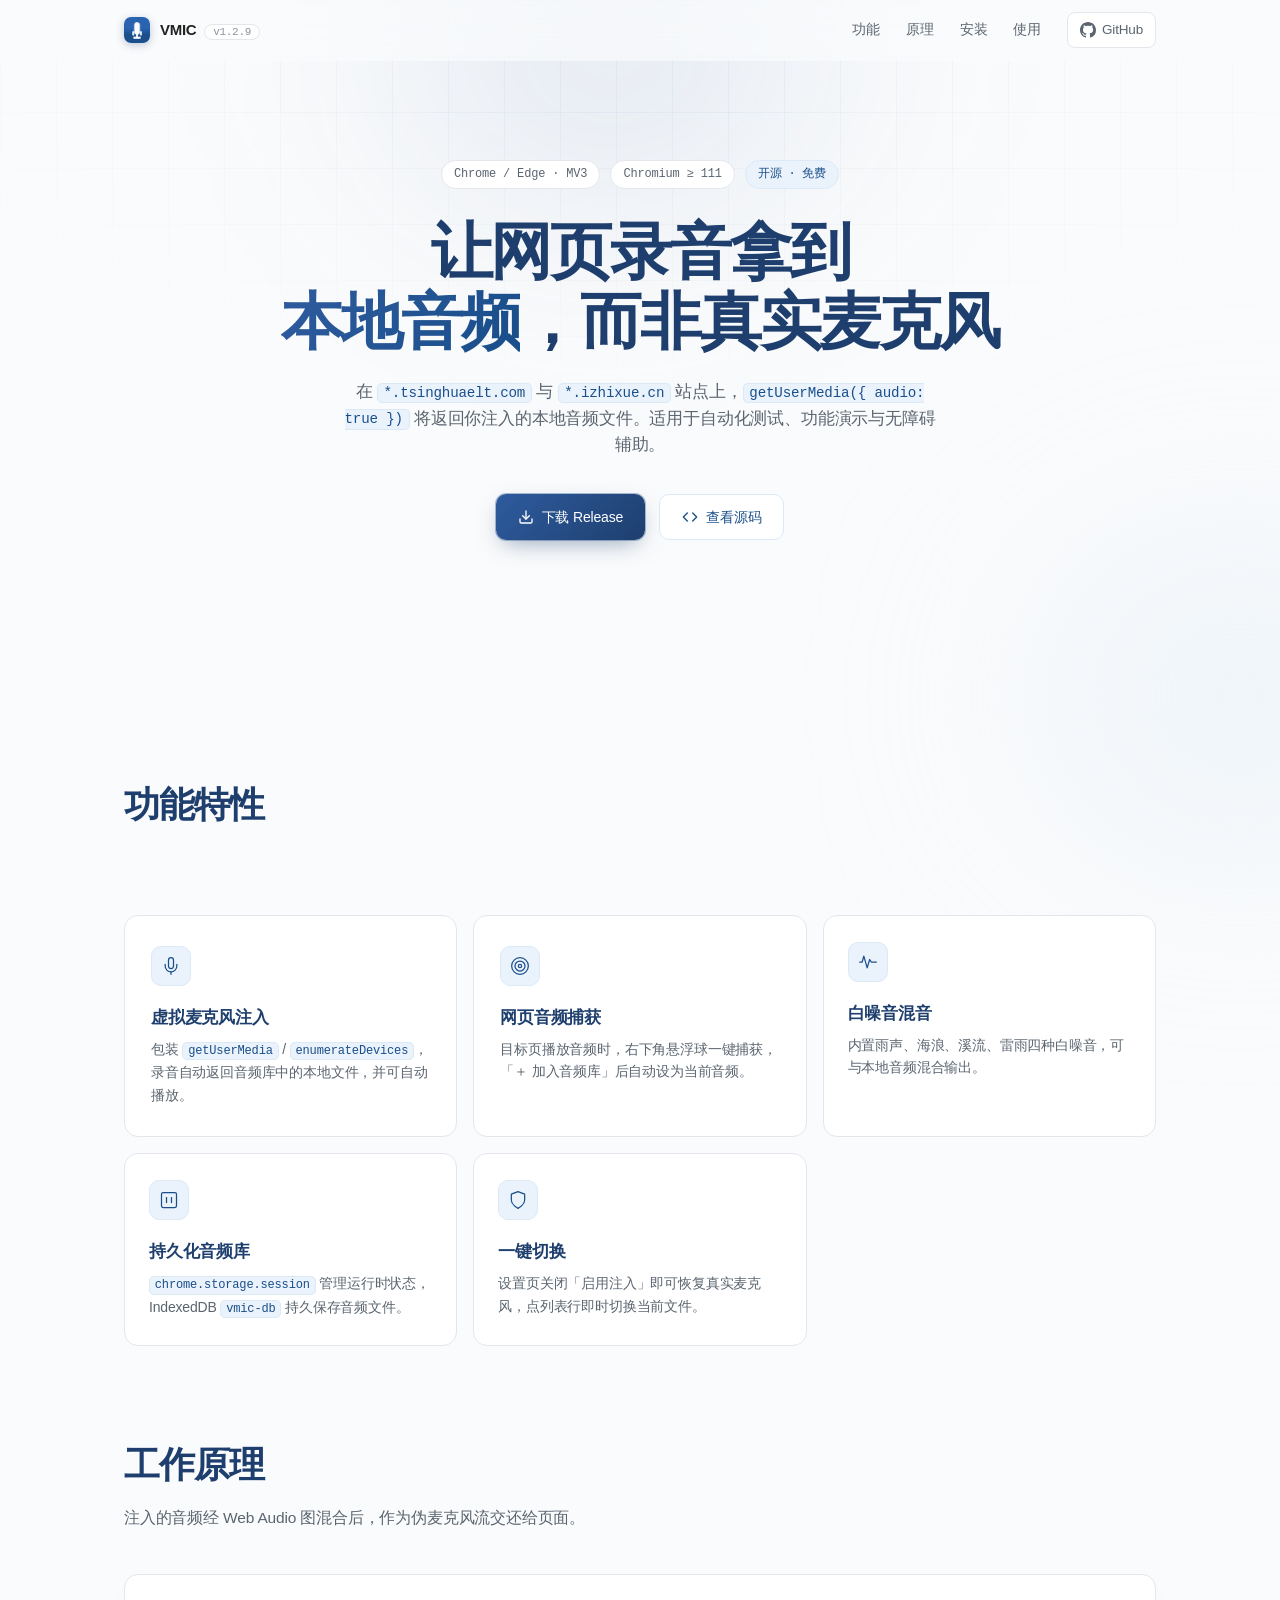
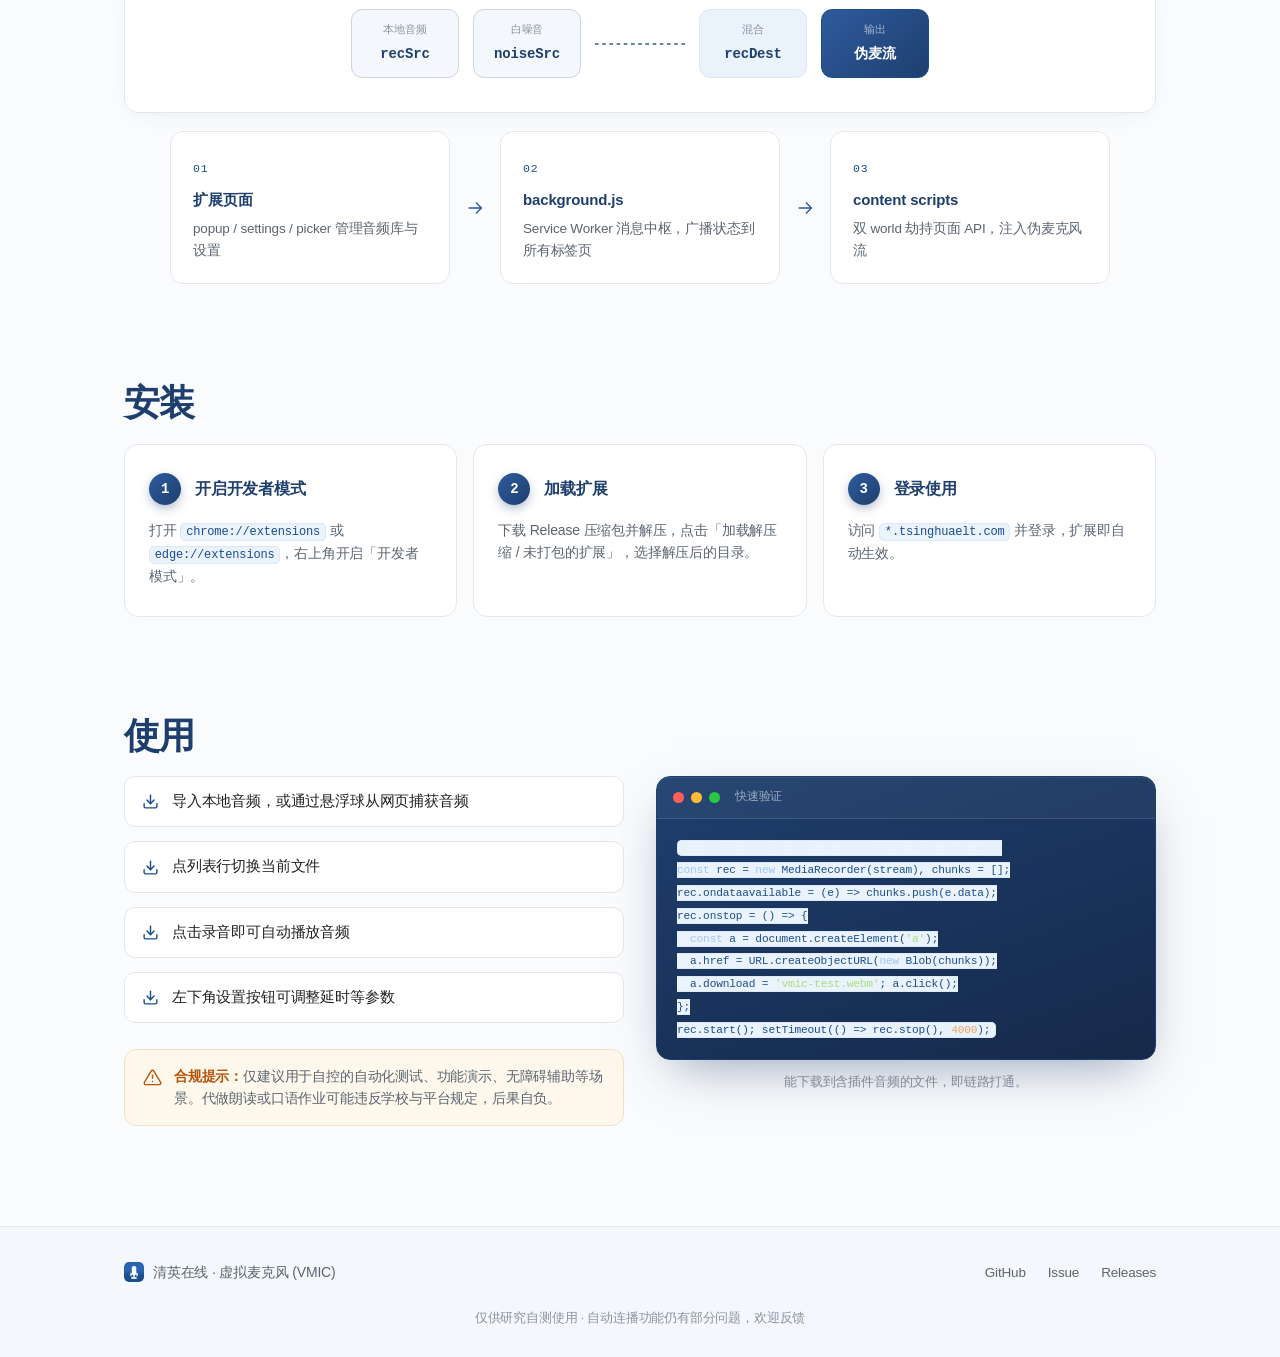
==== commit 82aa2dbc: "尝试更新界面" ====
--- a/index.html
+++ b/index.html
@@ -16,11 +16,7 @@
   <nav id="nav">
     <div class="nav-inner">
       <a class="brand" href="#top">
-        <svg class="brand-icon" viewBox="0 0 24 24" fill="none" stroke="currentColor" stroke-width="1.5" stroke-linecap="round" stroke-linejoin="round" aria-hidden="true">
-          <rect x="9" y="2" width="6" height="12" rx="3"/>
-          <path d="M5 10v1a7 7 0 0 0 14 0v-1"/>
-          <path d="M12 18v4"/>
-        </svg>
+        <img class="brand-icon" src="assets/icon.png" alt="VMIC 图标">
         <span>VMIC <span class="brand-ver">v1.2.9</span></span>
       </a>
       <div class="nav-links">
@@ -28,7 +24,7 @@
         <a href="#how">原理</a>
         <a href="#install">安装</a>
         <a href="#usage">使用</a>
-        <a href="#troubleshooting">排障</a>
+
         <a class="nav-gh" href="https://github.com/ckckh2023/TsingHuaelt-VMIC" target="_blank" rel="noopener">
           <svg viewBox="0 0 16 16" width="16" height="16" fill="currentColor" aria-hidden="true">
             <path d="M8 0C3.58 0 0 3.58 0 8c0 3.54 2.29 6.53 5.47 7.59.4.07.55-.17.55-.38 0-.19-.01-.82-.01-1.49-2.01.37-2.53-.49-2.69-.94-.09-.23-.48-.94-.82-1.13-.28-.15-.68-.52-.01-.53.63-.01 1.08.58 1.23.82.72 1.21 1.87.87 2.33.66.07-.52.28-.87.51-1.07-1.78-.2-3.64-.89-3.64-3.95 0-.87.31-1.59.82-2.15-.08-.2-.36-1.02.08-2.12 0 0 .67-.21 2.2.82.64-.18 1.32-.27 2-.27s1.36.09 2 .27c1.53-1.04 2.2-.82 2.2-.82.44 1.1.16 1.92.08 2.12.51.56.82 1.27.82 2.15 0 3.07-1.87 3.75-3.65 3.95.29.25.54.73.54 1.48 0 1.07-.01 1.93-.01 2.2 0 .21.15.46.55.38A8.01 8.01 0 0 0 16 8c0-4.42-3.58-8-8-8Z"/>
@@ -65,17 +61,7 @@
           查看源码
         </a>
       </div>
-      <div class="hero-window reveal">
-        <div class="window-bar">
-          <span class="dot dot-r"></span><span class="dot dot-y"></span><span class="dot dot-g"></span>
-          <span class="window-title">目标页 Console</span>
-        </div>
-        <pre><code><span class="c-dim">// 快速验证：track 应为本地音频</span>
-navigator.mediaDevices.getUserMedia({ audio: <span class="c-key">true</span> })
-  .then(<span class="c-key">async</span> (s) => {
-    console.log(<span class="c-str">'track ='</span>, s.getAudioTracks()[<span class="c-num">0</span>].label);
-  });</code></pre>
-      </div>
+
     </section>
 
     <section id="features" class="section">
@@ -256,37 +242,11 @@
       </div>
     </section>
 
-    <section id="troubleshooting" class="section">
-      <h2 class="sec-title reveal">调参与排障</h2>
-      <div class="table-wrap reveal">
-        <table>
-          <thead>
-            <tr><th>现象</th><th>处理</th></tr>
-          </thead>
-          <tbody>
-            <tr><td>录到空白或静音</td><td>确认列表有文件且能解码；确认录音时音频在播；加大「自动延时」</td></tr>
-            <tr><td>点「播放」没声音</td><td>先点页面任意位置授播放权再点播放；仍无声开 F12 查 <code>[VMIC]</code> 报错</td></tr>
-            <tr><td>开头被截断</td><td>调「自动延时」，每类任务试一次</td></tr>
-            <tr><td>检测麦克风时出声</td><td>正常现象，正式录音会从头重播</td></tr>
-            <tr><td>想用真实麦克风</td><td>设置页关闭「启用注入」</td></tr>
-            <tr><td>装好后没效果</td><td>确认 ≥ Chromium 111；<strong>刷新评测页</strong>；Console 确认 <code>getUserMedia</code> 已被包装</td></tr>
-            <tr><td>悬浮球没出现</td><td>重载扩展并强刷页面；Console 过滤 <code>[VMIC CAP]</code> 看是否注入</td></tr>
-            <tr><td>捕获入库失败</td><td>多为跨域受限，列表项会标注；试听不受影响可先听</td></tr>
-            <tr><td>评测页不在匹配域</td><td>改 <code>manifest.json</code> 的 <code>matches</code> 并重载</td></tr>
-          </tbody>
-        </table>
-      </div>
-      <p class="known-edge reveal">已知边界：仅覆盖装了本扩展的浏览器与匹配域名，网站改版后可能失效。</p>
-    </section>
 
     <footer>
       <div class="footer-inner">
         <div class="footer-brand">
-          <svg viewBox="0 0 24 24" fill="none" stroke="currentColor" stroke-width="1.5" stroke-linecap="round" stroke-linejoin="round" aria-hidden="true">
-            <rect x="9" y="2" width="6" height="12" rx="3"/>
-            <path d="M5 10v1a7 7 0 0 0 14 0v-1"/>
-            <path d="M12 18v4"/>
-          </svg>
+          <img class="footer-icon" src="assets/icon.png" alt="">
           <span>清英在线 · 虚拟麦克风 (VMIC)</span>
         </div>
         <div class="footer-links">
--- a/style.css
+++ b/style.css
@@ -1,14 +1,19 @@
 :root {
-  --bg: #050506;
-  --surface: #0a0a0b;
-  --surface-2: #101012;
-  --text: #ededef;
-  --text-2: #a1a1aa;
-  --text-3: #6b6b74;
-  --border: rgba(255, 255, 255, 0.08);
-  --border-strong: rgba(255, 255, 255, 0.14);
-  --indigo: #6366f1;
-  --purple: #a855f7;
+  --bg: #fafbfc;
+  --surface: #ffffff;
+  --surface-2: #f4f7fb;
+  --blue: #1a4f8b;
+  --blue-bright: #2e5b9e;
+  --blue-deep: #1e3f6e;
+  --blue-light: #eaf2fb;
+  --blue-light-2: #dbe9f7;
+  --text: #222;
+  --text-2: #5b6570;
+  --text-3: #8a94a0;
+  --border: #e3e6ea;
+  --border-strong: #cdd5de;
+  --green: #1a7f4b;
+  --orange: #b4550b;
   --ease: cubic-bezier(0.16, 1, 0.3, 1);
   --font: "Inter", "SF Pro Display", -apple-system, "PingFang SC", "Microsoft YaHei", "Noto Sans SC", sans-serif;
   --mono: "JetBrains Mono", "SF Mono", ui-monospace, Menlo, Consolas, monospace;
@@ -28,16 +33,16 @@
   -webkit-font-smoothing: antialiased;
 }
 
-::selection { background: rgba(99, 102, 241, 0.35); }
+::selection { background: var(--blue-light-2); color: var(--blue-deep); }
 
 code {
   font-family: var(--mono);
   font-size: 0.86em;
-  background: rgba(255, 255, 255, 0.06);
-  border: 1px solid var(--border);
+  background: var(--blue-light);
+  border: 1px solid var(--blue-light-2);
   border-radius: 5px;
   padding: 0.1em 0.4em;
-  color: #c7c7ff;
+  color: var(--blue);
 }
 
 /* ---------- 背景 ---------- */
@@ -45,8 +50,8 @@
   position: fixed;
   inset: 0;
   background-image:
-    linear-gradient(rgba(255, 255, 255, 0.025) 1px, transparent 1px),
-    linear-gradient(90deg, rgba(255, 255, 255, 0.025) 1px, transparent 1px);
+    linear-gradient(rgba(26, 79, 139, 0.045) 1px, transparent 1px),
+    linear-gradient(90deg, rgba(26, 79, 139, 0.045) 1px, transparent 1px);
   background-size: 56px 56px;
   mask-image: radial-gradient(ellipse 90% 60% at 50% 0%, black 20%, transparent 75%);
   -webkit-mask-image: radial-gradient(ellipse 90% 60% at 50% 0%, black 20%, transparent 75%);
@@ -57,21 +62,21 @@
 .bg-glow {
   position: fixed;
   border-radius: 50%;
-  filter: blur(120px);
+  filter: blur(110px);
   pointer-events: none;
   z-index: 0;
 }
 .bg-glow-a {
-  width: 560px; height: 420px;
-  top: -160px; left: 50%;
+  width: 620px; height: 460px;
+  top: -180px; left: 50%;
   transform: translateX(-55%);
-  background: radial-gradient(closest-side, rgba(99, 102, 241, 0.16), transparent);
+  background: radial-gradient(closest-side, rgba(46, 91, 158, 0.16), transparent);
   animation: breathe 9s ease-in-out infinite;
 }
 .bg-glow-b {
-  width: 480px; height: 380px;
-  top: 55%; right: -200px;
-  background: radial-gradient(closest-side, rgba(168, 85, 247, 0.08), transparent);
+  width: 520px; height: 400px;
+  top: 55%; right: -220px;
+  background: radial-gradient(closest-side, rgba(219, 233, 247, 0.65), transparent);
   animation: breathe 11s ease-in-out 2s infinite;
 }
 
@@ -89,11 +94,11 @@
   z-index: 100;
   backdrop-filter: blur(20px);
   -webkit-backdrop-filter: blur(20px);
-  background: rgba(5, 5, 6, 0.55);
+  background: rgba(250, 251, 252, 0.72);
   border-bottom: 1px solid transparent;
   transition: border-color 0.4s var(--ease), background 0.4s var(--ease);
 }
-#nav.scrolled { border-bottom-color: var(--border); background: rgba(5, 5, 6, 0.78); }
+#nav.scrolled { border-bottom-color: var(--border); background: rgba(250, 251, 252, 0.9); }
 
 .nav-inner {
   max-width: 1080px;
@@ -108,14 +113,18 @@
 .brand {
   display: flex;
   align-items: center;
-  gap: 9px;
+  gap: 10px;
   color: var(--text);
   text-decoration: none;
   font-weight: 600;
   font-size: 15px;
   letter-spacing: -0.02em;
 }
-.brand-icon { width: 20px; height: 20px; color: var(--indigo); }
+.brand-icon {
+  width: 26px; height: 26px;
+  border-radius: 7px;
+  box-shadow: 0 2px 8px rgba(30, 63, 110, 0.28);
+}
 .brand-ver {
   font-family: var(--mono);
   font-size: 11px;
@@ -125,6 +134,7 @@
   border-radius: 99px;
   padding: 1px 8px;
   margin-left: 4px;
+  background: var(--surface);
 }
 
 .nav-links { display: flex; align-items: center; gap: 26px; }
@@ -134,7 +144,7 @@
   font-size: 13.5px;
   transition: color 0.25s;
 }
-.nav-links > a:hover { color: var(--text); }
+.nav-links > a:hover { color: var(--blue); }
 .nav-gh {
   display: flex;
   align-items: center;
@@ -142,9 +152,10 @@
   border: 1px solid var(--border);
   border-radius: 8px;
   padding: 6px 12px;
+  background: var(--surface);
   transition: border-color 0.25s, background 0.25s;
 }
-.nav-gh:hover { border-color: var(--border-strong); background: rgba(255, 255, 255, 0.04); }
+.nav-gh:hover { border-color: var(--blue); background: var(--blue-light); }
 
 /* ---------- Hero ---------- */
 .hero {
@@ -162,12 +173,12 @@
   border: 1px solid var(--border);
   border-radius: 99px;
   padding: 4px 12px;
-  background: rgba(255, 255, 255, 0.03);
+  background: var(--surface);
 }
 .badge-acc {
-  color: #b6b8ff;
-  border-color: rgba(99, 102, 241, 0.35);
-  background: rgba(99, 102, 241, 0.08);
+  color: var(--blue);
+  border-color: var(--blue-light-2);
+  background: var(--blue-light);
 }
 
 .hero-title {
@@ -176,10 +187,11 @@
   letter-spacing: -0.035em;
   line-height: 1.12;
   margin-bottom: 22px;
+  color: var(--blue-deep);
 }
 
 .grad-text {
-  background: linear-gradient(120deg, #8b8ff7 0%, #b18cf5 55%, #8b8ff7 100%);
+  background: linear-gradient(120deg, #2e5b9e 0%, #1a4f8b 50%, #2e5b9e 100%);
   background-size: 200% auto;
   -webkit-background-clip: text;
   background-clip: text;
@@ -212,38 +224,36 @@
 
 .btn-primary {
   color: #fff;
-  background: linear-gradient(135deg, #5c5ff0, #7d5ff0);
-  box-shadow: 0 0 0 1px rgba(139, 143, 247, 0.4), 0 8px 28px -8px rgba(99, 102, 241, 0.55);
+  background: linear-gradient(135deg, #2e5b9e, #1e3f6e);
+  box-shadow: 0 0 0 1px rgba(26, 79, 139, 0.35), 0 8px 24px -8px rgba(30, 63, 110, 0.55);
 }
 .btn-primary:hover {
   transform: translateY(-2px);
-  box-shadow: 0 0 0 1px rgba(139, 143, 247, 0.6), 0 12px 36px -8px rgba(99, 102, 241, 0.7);
+  box-shadow: 0 0 0 1px rgba(26, 79, 139, 0.5), 0 12px 32px -8px rgba(30, 63, 110, 0.65);
 }
 
 .btn-ghost {
-  color: var(--text);
-  border: 1px solid var(--border-strong);
-  background: rgba(255, 255, 255, 0.03);
-}
-.btn-ghost:hover { border-color: rgba(255, 255, 255, 0.28); background: rgba(255, 255, 255, 0.06); transform: translateY(-2px); }
+  color: var(--blue);
+  border: 1px solid var(--blue-light-2);
+  background: var(--surface);
+}
+.btn-ghost:hover { border-color: var(--blue); background: var(--blue-light); transform: translateY(-2px); }
 
 /* ---------- 代码窗口 ---------- */
-.hero-window, .terminal {
-  border: 1px solid var(--border);
+.terminal {
+  border: 1px solid var(--blue-deep);
   border-radius: 14px;
-  background: rgba(10, 10, 11, 0.85);
-  backdrop-filter: blur(16px);
-  -webkit-backdrop-filter: blur(16px);
+  background: linear-gradient(160deg, #1e3f6e, #16294a);
   overflow: hidden;
   text-align: left;
-  box-shadow: 0 20px 60px -20px rgba(0, 0, 0, 0.7), inset 0 1px 0 rgba(255, 255, 255, 0.04);
+  box-shadow: 0 20px 50px -18px rgba(30, 63, 110, 0.5), inset 0 1px 0 rgba(255, 255, 255, 0.08);
   position: relative;
 }
-.hero-window::before, .terminal::before {
+.terminal::before {
   content: "";
   position: absolute;
   inset: 0;
-  background: linear-gradient(115deg, transparent 30%, rgba(255, 255, 255, 0.04) 48%, transparent 62%);
+  background: linear-gradient(115deg, transparent 30%, rgba(255, 255, 255, 0.06) 48%, transparent 62%);
   transform: translateX(-100%);
   animation: sweep 7s ease-in-out infinite;
   pointer-events: none;
@@ -258,8 +268,8 @@
   align-items: center;
   gap: 7px;
   padding: 11px 16px;
-  border-bottom: 1px solid var(--border);
-  background: rgba(255, 255, 255, 0.02);
+  border-bottom: 1px solid rgba(255, 255, 255, 0.12);
+  background: rgba(255, 255, 255, 0.04);
 }
 .dot { width: 11px; height: 11px; border-radius: 50%; }
 .dot-r { background: #ff5f57; } .dot-y { background: #febc2e; } .dot-g { background: #28c840; }
@@ -267,7 +277,7 @@
   margin-left: 8px;
   font-family: var(--mono);
   font-size: 11.5px;
-  color: var(--text-3);
+  color: rgba(255, 255, 255, 0.55);
 }
 
 pre {
@@ -276,13 +286,13 @@
   font-family: var(--mono);
   font-size: 13px;
   line-height: 1.75;
-  color: #d4d4dc;
+  color: #e4ecf7;
 }
 pre::-webkit-scrollbar { height: 6px; }
-pre::-webkit-scrollbar-thumb { background: rgba(255, 255, 255, 0.12); border-radius: 3px; }
-
-.c-dim { color: #585862; }
-.c-key { color: #c792ea; }
+pre::-webkit-scrollbar-thumb { background: rgba(255, 255, 255, 0.2); border-radius: 3px; }
+
+.c-dim { color: rgba(228, 236, 247, 0.45); }
+.c-key { color: #9ec5f8; }
 .c-str { color: #a5e07f; }
 .c-num { color: #f0a45d; }
 
@@ -292,13 +302,14 @@
   margin: 0 auto;
   padding: 90px 24px 0;
 }
-#troubleshooting { padding-bottom: 60px; }
+#usage { padding-bottom: 40px; }
 
 .sec-title {
   font-size: clamp(26px, 3.4vw, 36px);
   font-weight: 700;
   letter-spacing: -0.03em;
   margin-bottom: 12px;
+  color: var(--blue-deep);
 }
 .sec-desc { color: var(--text-2); font-size: 15.5px; margin-bottom: 44px; max-width: 640px; }
 
@@ -313,43 +324,42 @@
   position: relative;
   border: 1px solid var(--border);
   border-radius: 14px;
-  background: linear-gradient(180deg, rgba(255, 255, 255, 0.025), rgba(255, 255, 255, 0.008));
+  background: var(--surface);
   padding: 26px 24px;
-  transition: border-color 0.35s var(--ease), transform 0.35s var(--ease), background 0.35s var(--ease);
+  transition: border-color 0.35s var(--ease), transform 0.35s var(--ease), box-shadow 0.35s var(--ease);
   overflow: hidden;
 }
 .card::after {
   content: "";
   position: absolute;
   top: 0; left: 20%; right: 20%;
-  height: 1px;
-  background: linear-gradient(90deg, transparent, rgba(139, 143, 247, 0.5), transparent);
+  height: 2px;
+  background: linear-gradient(90deg, transparent, #2e5b9e, transparent);
   opacity: 0;
   transition: opacity 0.4s;
 }
 .card:hover {
-  border-color: var(--border-strong);
+  border-color: var(--blue-light-2);
   transform: translateY(-3px);
-  background: linear-gradient(180deg, rgba(255, 255, 255, 0.04), rgba(255, 255, 255, 0.012));
+  box-shadow: 0 14px 34px -14px rgba(30, 63, 110, 0.22);
 }
 .card:hover::after { opacity: 1; }
 
-.card-lg { grid-column: span 1; }
 .card-lg:first-child, .card-lg:nth-child(2) { padding: 30px 26px; }
 
 .card-icon {
   width: 40px; height: 40px;
   display: grid;
   place-items: center;
-  border: 1px solid rgba(99, 102, 241, 0.3);
+  border: 1px solid var(--blue-light-2);
   border-radius: 10px;
-  background: rgba(99, 102, 241, 0.09);
-  color: #9a9df2;
+  background: var(--blue-light);
+  color: var(--blue);
   margin-bottom: 18px;
 }
 .card-icon svg { width: 20px; height: 20px; }
 
-.card h3 { font-size: 16.5px; font-weight: 600; letter-spacing: -0.015em; margin-bottom: 8px; }
+.card h3 { font-size: 16.5px; font-weight: 600; letter-spacing: -0.015em; margin-bottom: 8px; color: var(--blue-deep); }
 .card p { color: var(--text-2); font-size: 14px; }
 
 /* ---------- 音频图 ---------- */
@@ -361,9 +371,10 @@
   flex-wrap: wrap;
   border: 1px solid var(--border);
   border-radius: 14px;
-  background: rgba(10, 10, 11, 0.6);
+  background: var(--surface);
   padding: 34px 28px;
   margin-bottom: 18px;
+  box-shadow: 0 8px 28px -16px rgba(30, 63, 110, 0.14);
 }
 
 .node {
@@ -378,22 +389,24 @@
   min-width: 108px;
 }
 .node-label { font-size: 11px; color: var(--text-3); font-family: var(--mono); }
-.node-name { font-size: 14px; font-weight: 600; font-family: var(--mono); color: #d4d4dc; }
-.node-mid { border-color: rgba(168, 85, 247, 0.4); }
+.node-name { font-size: 14px; font-weight: 600; font-family: var(--mono); color: var(--blue-deep); }
+.node-mid { border-color: var(--blue-light-2); background: var(--blue-light); }
 .node-acc {
-  border-color: rgba(99, 102, 241, 0.55);
-  box-shadow: 0 0 24px -6px rgba(99, 102, 241, 0.5), inset 0 0 18px rgba(99, 102, 241, 0.08);
+  border-color: var(--blue);
+  background: linear-gradient(135deg, #2e5b9e, #1e3f6e);
   animation: pulse-node 3.2s ease-in-out infinite;
 }
+.node-acc .node-label { color: rgba(255, 255, 255, 0.6); }
+.node-acc .node-name { color: #fff; }
 @keyframes pulse-node {
-  0%, 100% { box-shadow: 0 0 24px -6px rgba(99, 102, 241, 0.5), inset 0 0 18px rgba(99, 102, 241, 0.08); }
-  50% { box-shadow: 0 0 34px -4px rgba(99, 102, 241, 0.75), inset 0 0 26px rgba(99, 102, 241, 0.15); }
+  0%, 100% { box-shadow: 0 0 20px -6px rgba(46, 91, 158, 0.45); }
+  50% { box-shadow: 0 0 30px -4px rgba(46, 91, 158, 0.7); }
 }
 
 .edge-group { flex: 1; min-width: 40px; max-width: 90px; height: 20px; }
 .edge-group svg { width: 100%; height: 100%; overflow: visible; }
 .edge-group path {
-  stroke: rgba(139, 143, 247, 0.5);
+  stroke: var(--blue-bright);
   stroke-width: 1.5;
   stroke-dasharray: 4 4;
   animation: dash-flow 1.2s linear infinite;
@@ -415,21 +428,21 @@
   max-width: 280px;
   border: 1px solid var(--border);
   border-radius: 13px;
-  background: linear-gradient(180deg, rgba(255, 255, 255, 0.02), transparent);
+  background: var(--surface);
   padding: 22px;
 }
 .arch-num {
   font-family: var(--mono);
   font-size: 11.5px;
-  color: #9a9df2;
+  color: var(--blue);
   letter-spacing: 0.08em;
 }
-.arch-step h4 { font-size: 15px; margin: 8px 0 6px; letter-spacing: -0.01em; }
+.arch-step h4 { font-size: 15px; margin: 8px 0 6px; letter-spacing: -0.01em; color: var(--blue-deep); }
 .arch-step p { color: var(--text-2); font-size: 13.5px; }
 .arch-arrow {
   align-self: center;
   width: 22px; height: 22px;
-  color: var(--text-3);
+  color: var(--blue-bright);
   flex-shrink: 0;
 }
 
@@ -439,12 +452,16 @@
 .step {
   border: 1px solid var(--border);
   border-radius: 14px;
-  background: linear-gradient(180deg, rgba(255, 255, 255, 0.025), rgba(255, 255, 255, 0.006));
+  background: var(--surface);
   padding: 28px 24px;
   position: relative;
-  transition: border-color 0.35s var(--ease), transform 0.35s var(--ease);
-}
-.step:hover { border-color: var(--border-strong); transform: translateY(-3px); }
+  transition: border-color 0.35s var(--ease), transform 0.35s var(--ease), box-shadow 0.35s var(--ease);
+}
+.step:hover {
+  border-color: var(--blue-light-2);
+  transform: translateY(-3px);
+  box-shadow: 0 14px 34px -14px rgba(30, 63, 110, 0.22);
+}
 
 .step-head { display: flex; align-items: center; gap: 14px; margin-bottom: 14px; }
 .step-num {
@@ -452,15 +469,14 @@
   place-items: center;
   width: 32px; height: 32px;
   border-radius: 50%;
-  border: 1px solid rgba(99, 102, 241, 0.45);
-  background: rgba(99, 102, 241, 0.1);
-  color: #a3a6f5;
+  background: linear-gradient(135deg, #2e5b9e, #1e3f6e);
+  color: #fff;
   font-family: var(--mono);
   font-size: 14px;
   font-weight: 600;
-  box-shadow: 0 0 16px -4px rgba(99, 102, 241, 0.4);
-}
-.step h3 { font-size: 16px; font-weight: 600; }
+  box-shadow: 0 4px 12px -2px rgba(30, 63, 110, 0.45);
+}
+.step h3 { font-size: 16px; font-weight: 600; color: var(--blue-deep); }
 .step p { color: var(--text-2); font-size: 14px; }
 
 /* ---------- 使用 ---------- */
@@ -478,14 +494,14 @@
   gap: 13px;
   border: 1px solid var(--border);
   border-radius: 11px;
-  background: rgba(255, 255, 255, 0.02);
+  background: var(--surface);
   padding: 13px 17px;
   font-size: 14.5px;
   color: var(--text);
   transition: border-color 0.3s;
 }
-.usage-list li:hover { border-color: var(--border-strong); }
-.usage-list svg { width: 17px; height: 17px; color: #9a9df2; flex-shrink: 0; }
+.usage-list li:hover { border-color: var(--blue); }
+.usage-list svg { width: 17px; height: 17px; color: var(--blue); flex-shrink: 0; }
 
 .notice {
   display: flex;
@@ -495,47 +511,21 @@
   font-size: 13.5px;
 }
 .notice-warn {
-  border: 1px solid rgba(250, 204, 21, 0.25);
-  background: rgba(250, 204, 21, 0.05);
-  color: #e8dfa8;
-}
-.notice svg { width: 19px; height: 19px; flex-shrink: 0; color: #facc15; margin-top: 2px; }
+  border: 1px solid #f2dfc4;
+  background: #fdf7ec;
+}
+.notice svg { width: 19px; height: 19px; flex-shrink: 0; color: var(--orange); margin-top: 2px; }
 .notice p { color: var(--text-2); }
-.notice strong { color: #e8dfa8; }
+.notice strong { color: var(--orange); }
 
 .terminal-note { color: var(--text-3); font-size: 13px; margin-top: 12px; text-align: center; }
 
-/* ---------- 排障表 ---------- */
-.table-wrap {
-  border: 1px solid var(--border);
-  border-radius: 14px;
-  overflow: hidden;
-  background: rgba(10, 10, 11, 0.6);
-}
-table { width: 100%; border-collapse: collapse; }
-th, td { text-align: left; padding: 14px 20px; font-size: 14px; }
-thead th {
-  font-family: var(--mono);
-  font-size: 12px;
-  font-weight: 500;
-  color: var(--text-3);
-  letter-spacing: 0.06em;
-  background: rgba(255, 255, 255, 0.03);
-  border-bottom: 1px solid var(--border);
-}
-tbody tr { border-bottom: 1px solid rgba(255, 255, 255, 0.045); transition: background 0.2s; }
-tbody tr:last-child { border-bottom: none; }
-tbody tr:hover { background: rgba(99, 102, 241, 0.05); }
-tbody td:first-child { color: var(--text); font-weight: 500; white-space: nowrap; }
-tbody td:last-child { color: var(--text-2); }
-
-.known-edge { color: var(--text-3); font-size: 13px; margin-top: 16px; }
 
 /* ---------- Footer ---------- */
 footer {
   border-top: 1px solid var(--border);
   margin-top: 60px;
-  background: rgba(5, 5, 6, 0.8);
+  background: var(--surface-2);
 }
 .footer-inner {
   max-width: 1080px;
@@ -548,10 +538,10 @@
   flex-wrap: wrap;
 }
 .footer-brand { display: flex; align-items: center; gap: 9px; color: var(--text-2); font-size: 14px; }
-.footer-brand svg { width: 17px; height: 17px; color: var(--indigo); }
+.footer-icon { width: 20px; height: 20px; border-radius: 5px; }
 .footer-links { display: flex; gap: 22px; }
 .footer-links a { color: var(--text-2); text-decoration: none; font-size: 13.5px; transition: color 0.25s; }
-.footer-links a:hover { color: var(--text); }
+.footer-links a:hover { color: var(--blue); }
 .footer-note { color: var(--text-3); font-size: 12.5px; width: 100%; text-align: center; margin-top: 4px; }
 
 /* ---------- Reveal ---------- */
@@ -565,7 +555,6 @@
 /* ---------- 响应式 ---------- */
 @media (max-width: 900px) {
   .bento { grid-template-columns: 1fr 1fr; }
-  .card-lg, .card-lg:first-child, .card-lg:nth-child(2) { grid-column: span 1; }
   .steps { grid-template-columns: 1fr; }
   .usage-grid { grid-template-columns: 1fr; }
   .nav-links > a:not(.nav-gh) { display: none; }
@@ -576,8 +565,7 @@
   .bento { grid-template-columns: 1fr; }
   .flow-map { flex-direction: column; }
   .edge-group { transform: rotate(90deg); height: 36px; }
-  th, td { padding: 12px 14px; }
-  tbody td:first-child { white-space: normal; }
+
 }
 
 @media (prefers-reduced-motion: reduce) {
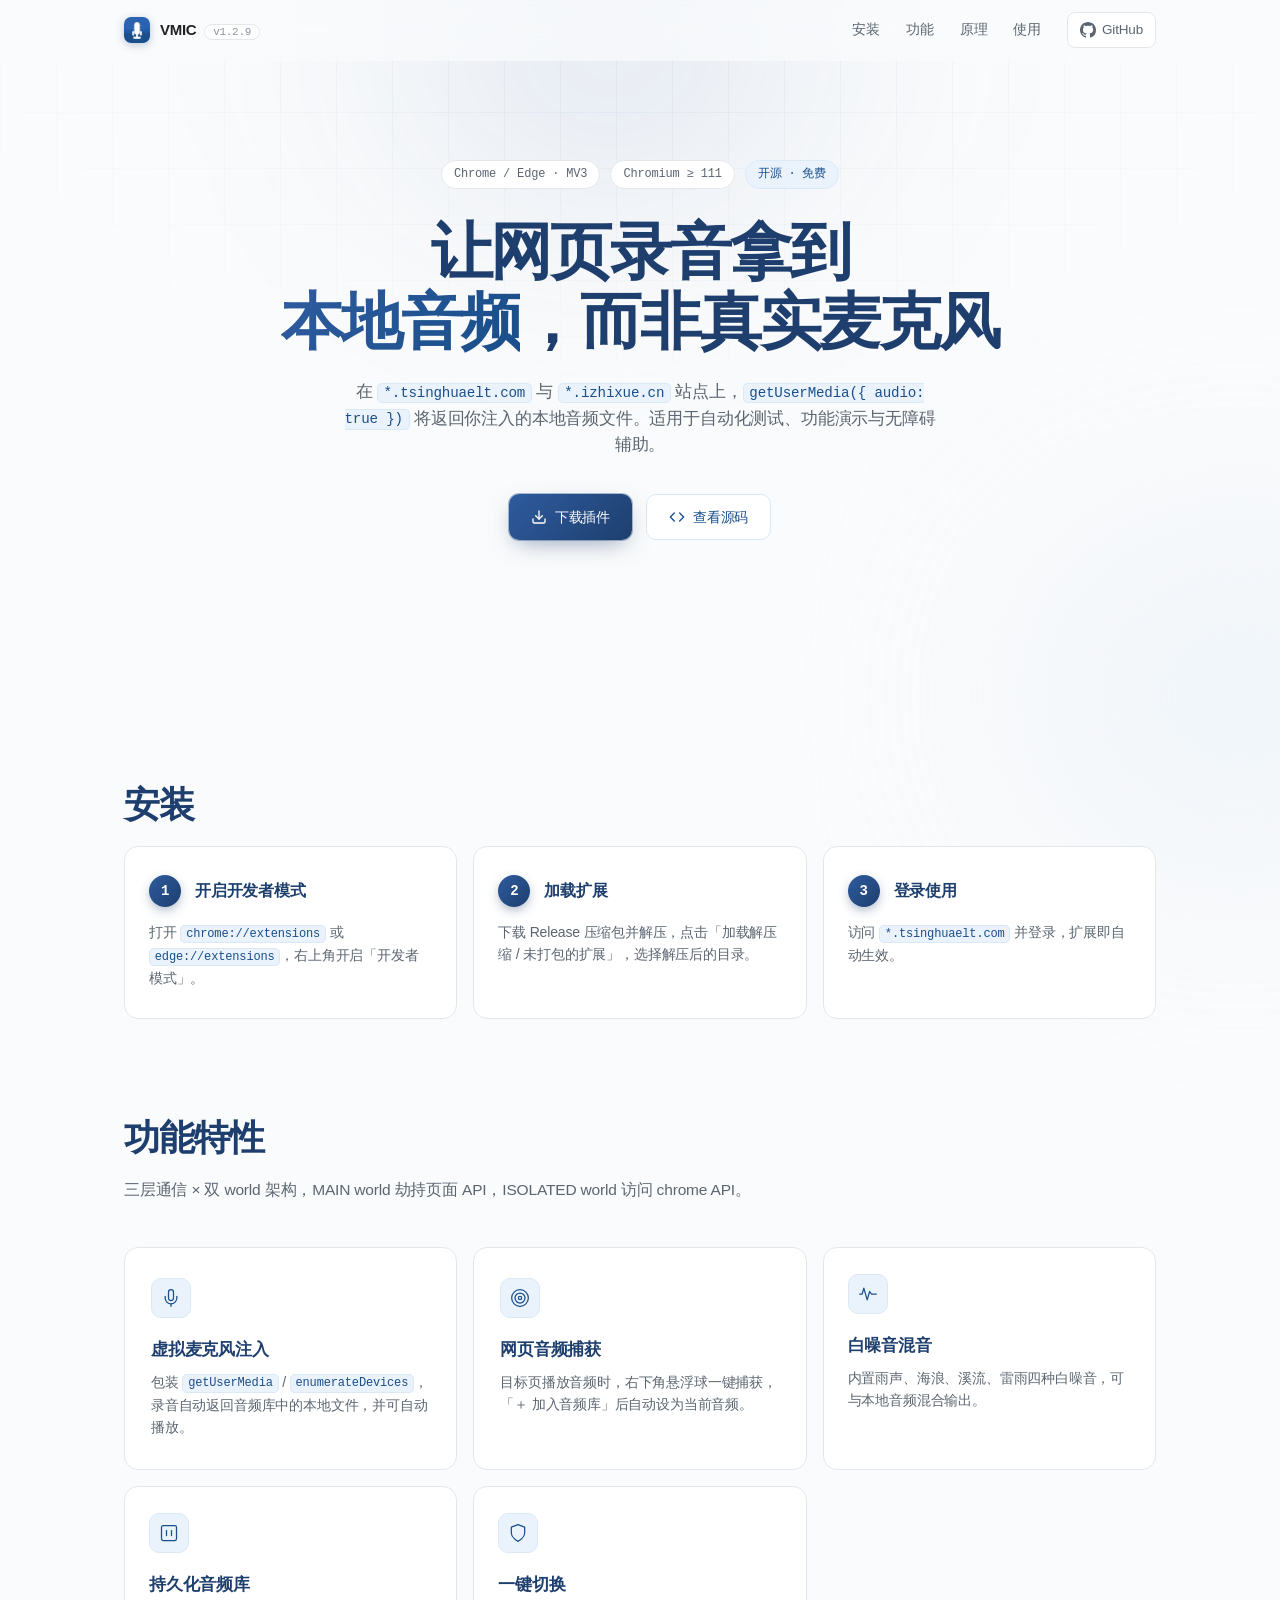
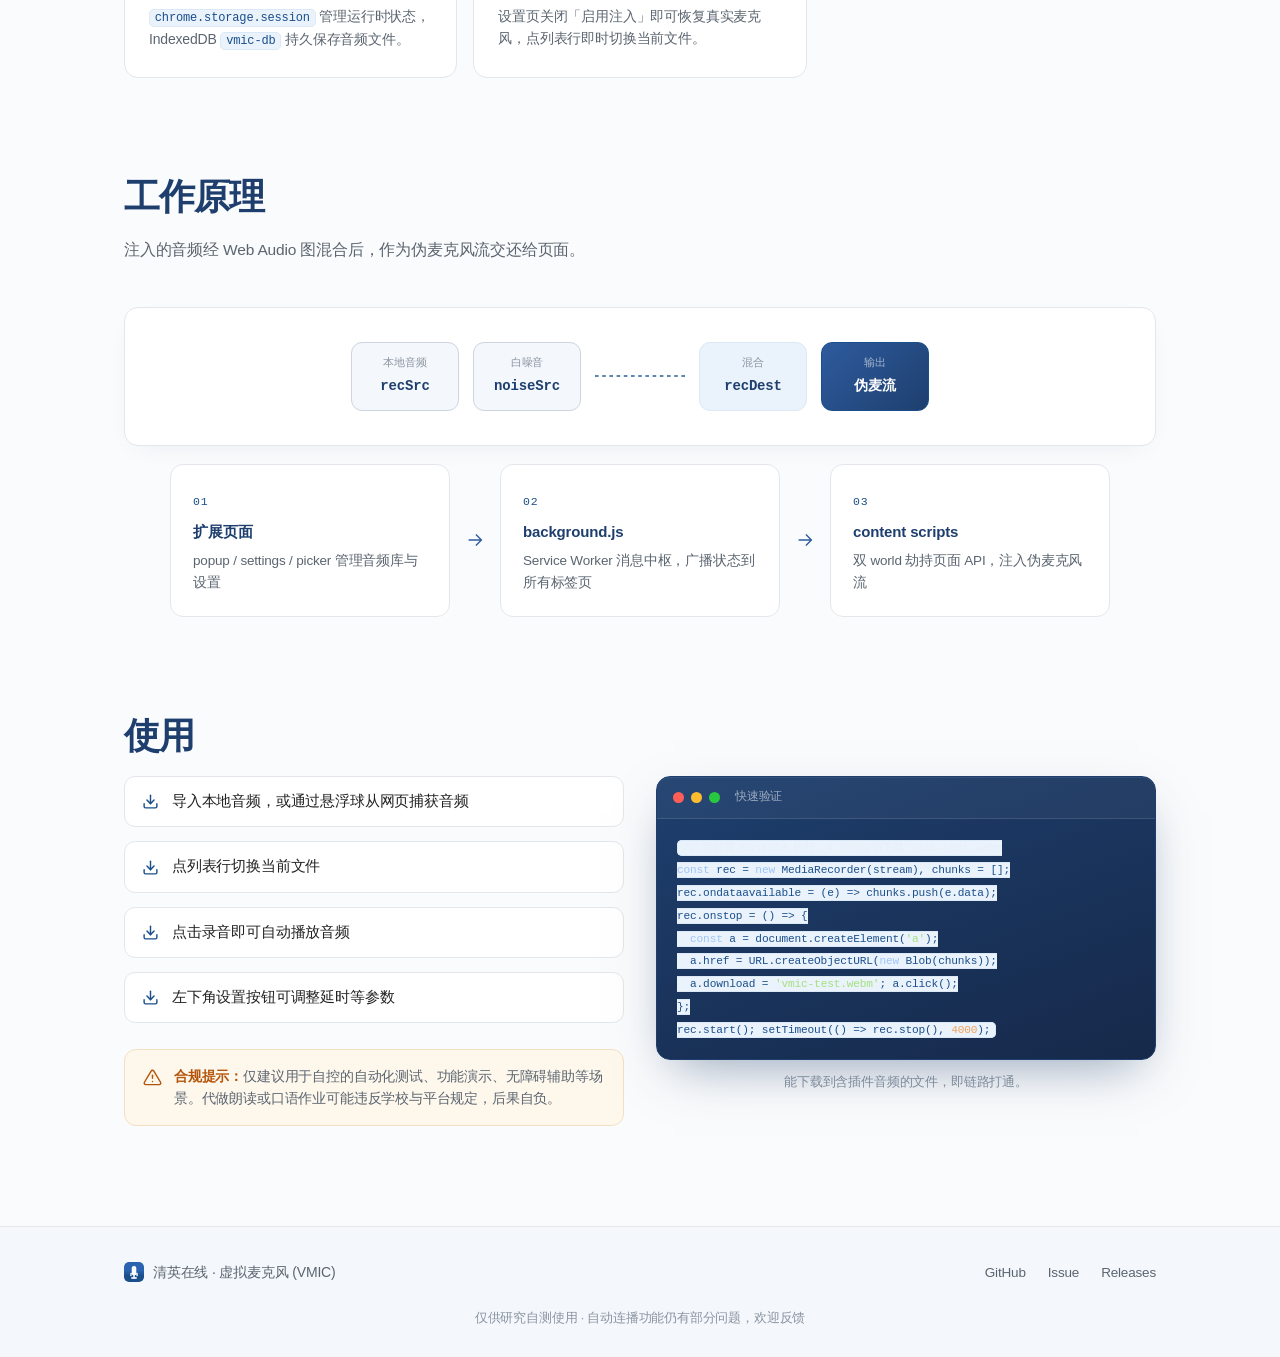
==== commit 5fffc71b: "再次调整布局" ====
--- a/index.html
+++ b/index.html
@@ -20,9 +20,9 @@
         <span>VMIC <span class="brand-ver">v1.2.9</span></span>
       </a>
       <div class="nav-links">
+        <a href="#install">安装</a>
         <a href="#features">功能</a>
         <a href="#how">原理</a>
-        <a href="#install">安装</a>
         <a href="#usage">使用</a>
 
         <a class="nav-gh" href="https://github.com/ckckh2023/TsingHuaelt-VMIC" target="_blank" rel="noopener">
@@ -45,13 +45,13 @@
       <h1 class="hero-title reveal">让网页录音拿到<br><span class="grad-text">本地音频</span>，而非真实麦克风</h1>
       <p class="hero-desc reveal">在 <code>*.tsinghuaelt.com</code> 与 <code>*.izhixue.cn</code> 站点上，<code>getUserMedia({ audio: true })</code> 将返回你注入的本地音频文件。适用于自动化测试、功能演示与无障碍辅助。</p>
       <div class="hero-cta reveal">
-        <a class="btn btn-primary" href="https://github.com/ckckh2023/TsingHuaelt-VMIC/releases" target="_blank" rel="noopener">
+        <a class="btn btn-primary" href="https://github.com/ckckh2023/TsingHuaelt-VMIC/releases/latest" target="_blank" rel="noopener">
           <svg viewBox="0 0 24 24" width="16" height="16" fill="none" stroke="currentColor" stroke-width="2" stroke-linecap="round" stroke-linejoin="round" aria-hidden="true">
             <path d="M21 15v4a2 2 0 0 1-2 2H5a2 2 0 0 1-2-2v-4"/>
             <polyline points="7 10 12 15 17 10"/>
             <line x1="12" y1="15" x2="12" y2="3"/>
           </svg>
-          下载 Release
+          下载插件
         </a>
         <a class="btn btn-ghost" href="https://github.com/ckckh2023/TsingHuaelt-VMIC" target="_blank" rel="noopener">
           <svg viewBox="0 0 24 24" width="16" height="16" fill="none" stroke="currentColor" stroke-width="2" stroke-linecap="round" stroke-linejoin="round" aria-hidden="true">
@@ -64,6 +64,33 @@
 
     </section>
 
+    <section id="install" class="section">
+      <h2 class="sec-title reveal">安装</h2>
+      <div class="steps">
+        <div class="step reveal">
+          <div class="step-head">
+            <span class="step-num">1</span>
+            <h3>开启开发者模式</h3>
+          </div>
+          <p>打开 <code>chrome://extensions</code> 或 <code>edge://extensions</code>，右上角开启「开发者模式」。</p>
+        </div>
+        <div class="step reveal">
+          <div class="step-head">
+            <span class="step-num">2</span>
+            <h3>加载扩展</h3>
+          </div>
+          <p>下载 Release 压缩包并解压，点击「加载解压缩 / 未打包的扩展」，选择解压后的目录。</p>
+        </div>
+        <div class="step reveal">
+          <div class="step-head">
+            <span class="step-num">3</span>
+            <h3>登录使用</h3>
+          </div>
+          <p>访问 <code>*.tsinghuaelt.com</code> 并登录，扩展即自动生效。</p>
+        </div>
+      </div>
+    </section>
+
     <section id="features" class="section">
       <h2 class="sec-title reveal">功能特性</h2>
       <p class="sec-desc reveal">三层通信 × 双 world 架构，MAIN world 劫持页面 API，ISOLATED world 访问 chrome API。</p>
@@ -167,32 +194,6 @@
       </div>
     </section>
 
-    <section id="install" class="section">
-      <h2 class="sec-title reveal">安装</h2>
-      <div class="steps">
-        <div class="step reveal">
-          <div class="step-head">
-            <span class="step-num">1</span>
-            <h3>开启开发者模式</h3>
-          </div>
-          <p>打开 <code>chrome://extensions</code> 或 <code>edge://extensions</code>，右上角开启「开发者模式」。</p>
-        </div>
-        <div class="step reveal">
-          <div class="step-head">
-            <span class="step-num">2</span>
-            <h3>加载扩展</h3>
-          </div>
-          <p>下载 Release 压缩包并解压，点击「加载解压缩 / 未打包的扩展」，选择解压后的目录。</p>
-        </div>
-        <div class="step reveal">
-          <div class="step-head">
-            <span class="step-num">3</span>
-            <h3>登录使用</h3>
-          </div>
-          <p>访问 <code>*.tsinghuaelt.com</code> 并登录，扩展即自动生效。</p>
-        </div>
-      </div>
-    </section>
 
     <section id="usage" class="section">
       <h2 class="sec-title reveal">使用</h2>
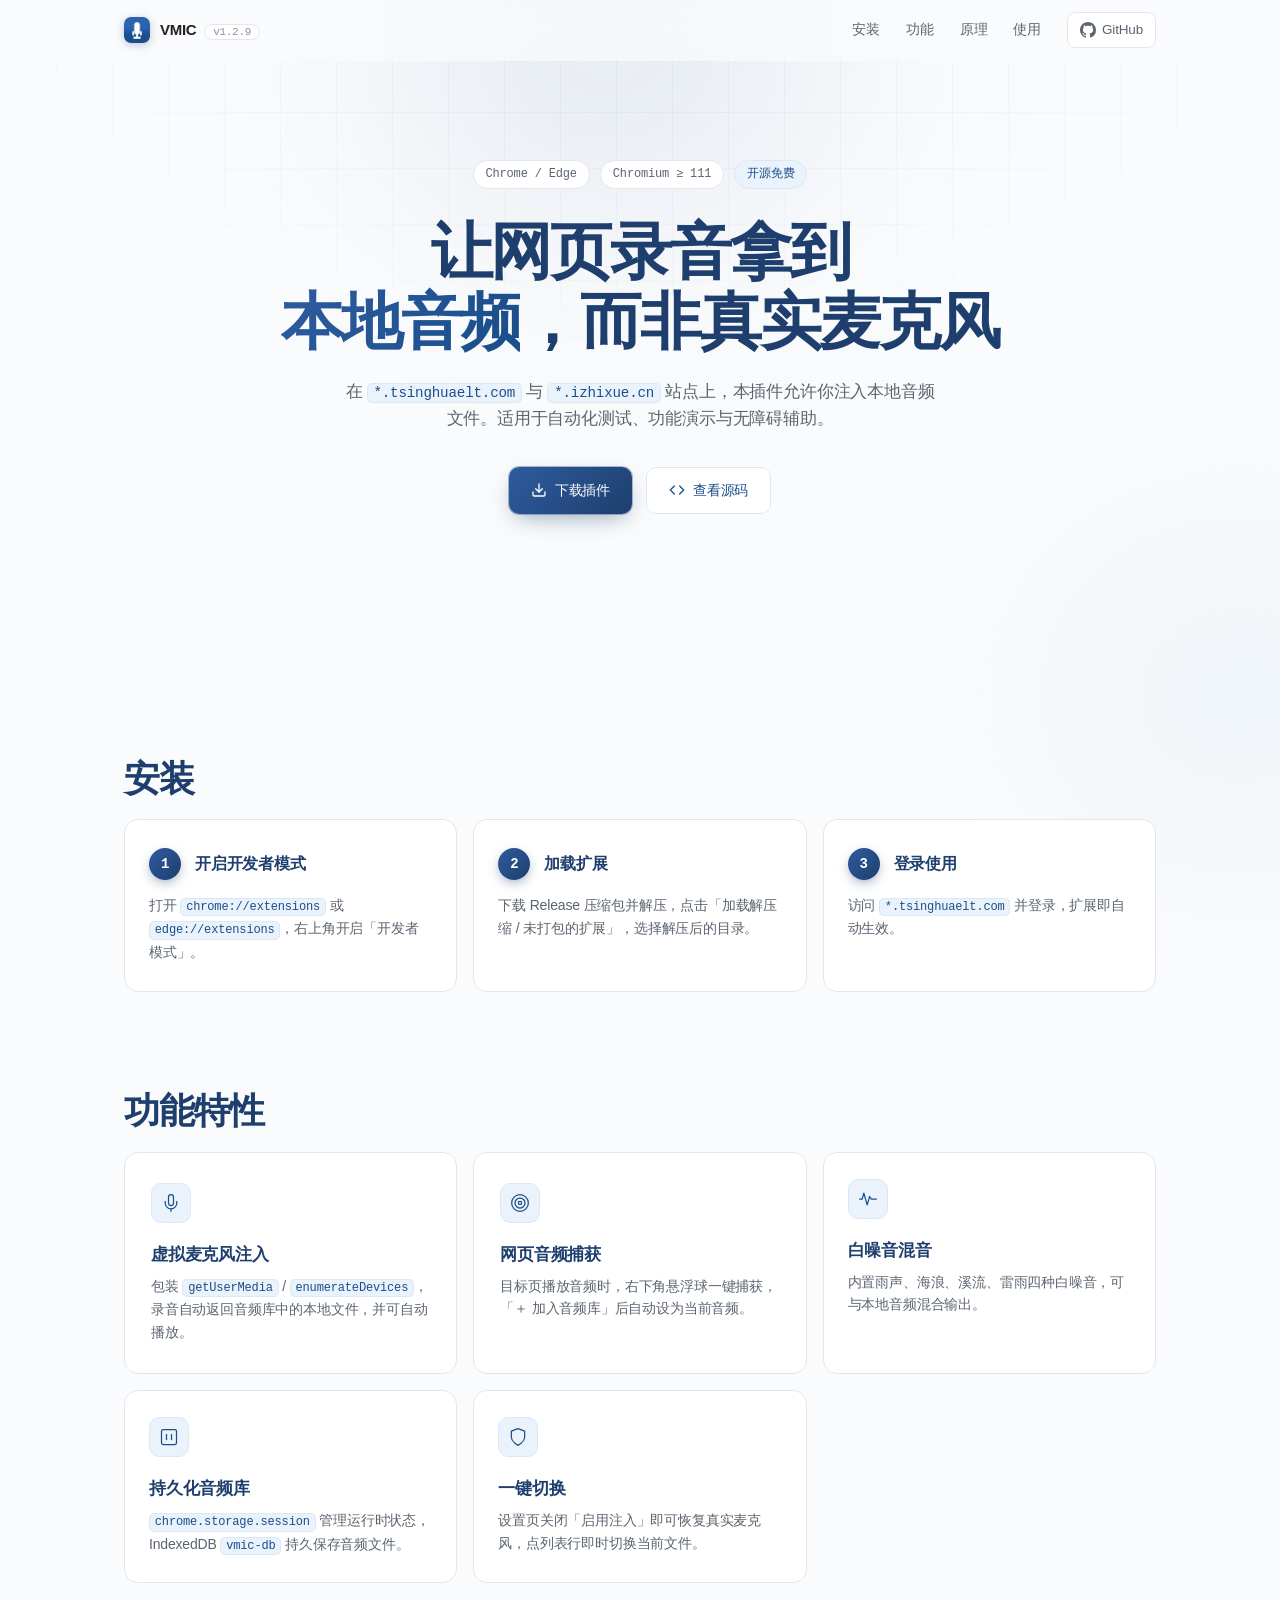
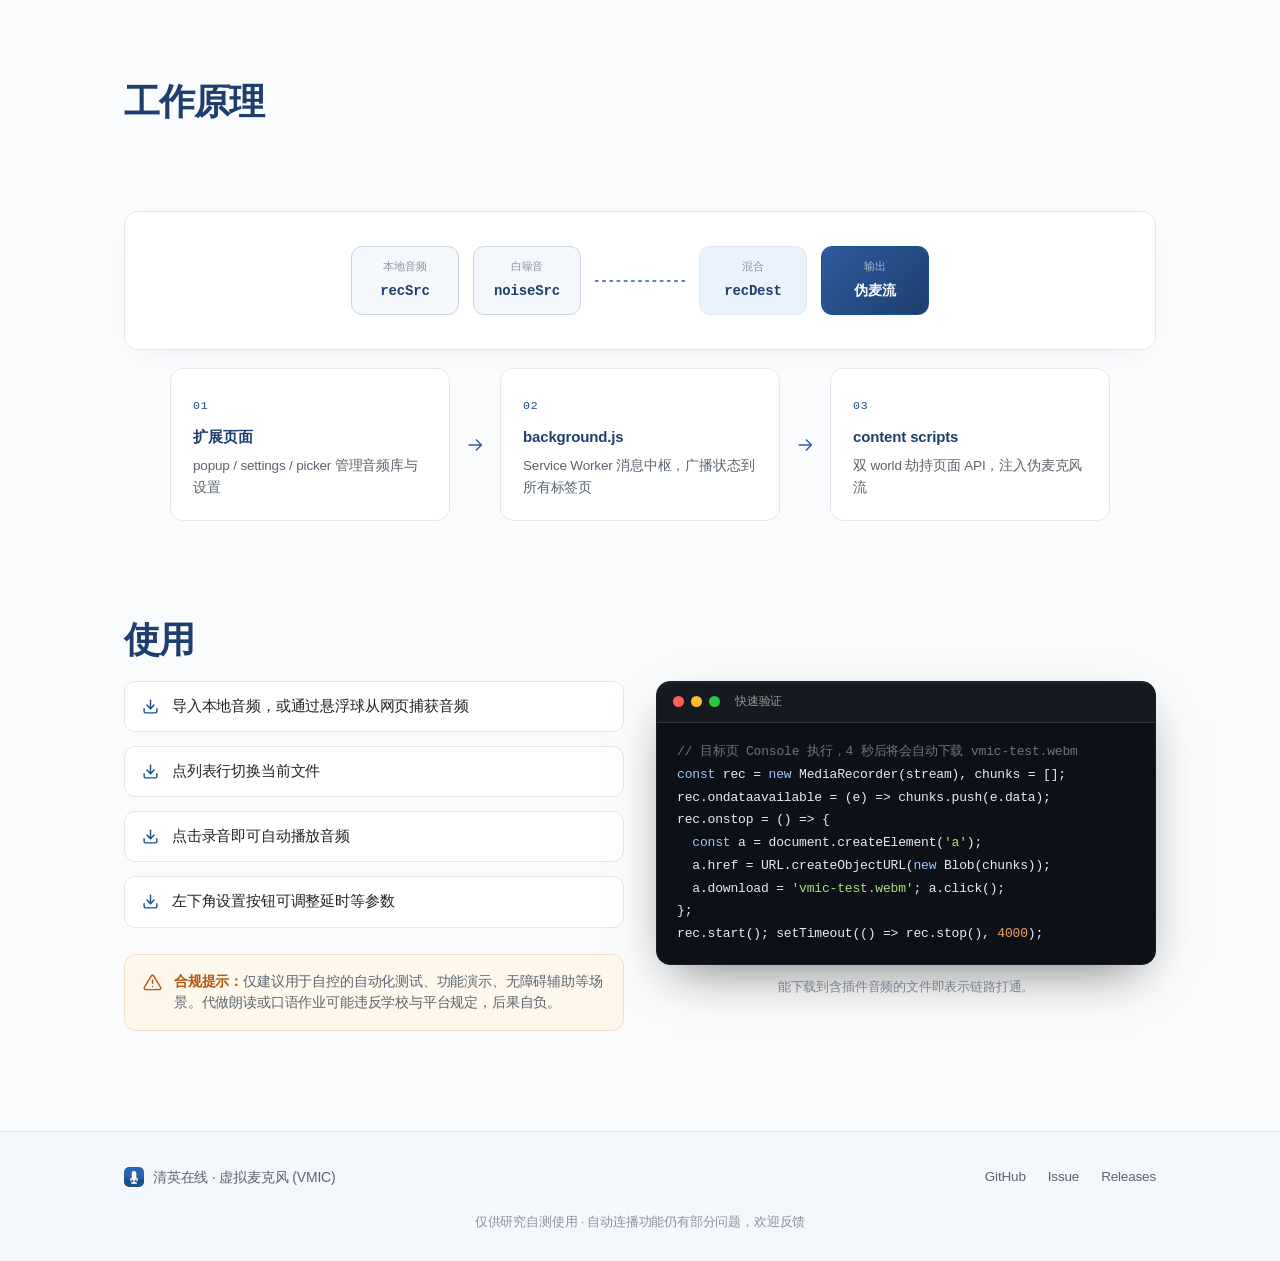
==== commit 404a8ce0: "再次更改" ====
--- a/index.html
+++ b/index.html
@@ -38,12 +38,12 @@
   <main id="top">
     <section class="hero">
       <div class="hero-badges reveal">
-        <span class="badge">Chrome / Edge · MV3</span>
+        <span class="badge">Chrome / Edge</span>
         <span class="badge">Chromium ≥ 111</span>
-        <span class="badge badge-acc">开源 · 免费</span>
+        <span class="badge badge-acc">开源免费</span>
       </div>
       <h1 class="hero-title reveal">让网页录音拿到<br><span class="grad-text">本地音频</span>，而非真实麦克风</h1>
-      <p class="hero-desc reveal">在 <code>*.tsinghuaelt.com</code> 与 <code>*.izhixue.cn</code> 站点上，<code>getUserMedia({ audio: true })</code> 将返回你注入的本地音频文件。适用于自动化测试、功能演示与无障碍辅助。</p>
+      <p class="hero-desc reveal">在 <code>*.tsinghuaelt.com</code> 与 <code>*.izhixue.cn</code> 站点上，本插件允许你注入本地音频文件。适用于自动化测试、功能演示与无障碍辅助。</p>
       <div class="hero-cta reveal">
         <a class="btn btn-primary" href="https://github.com/ckckh2023/TsingHuaelt-VMIC/releases/latest" target="_blank" rel="noopener">
           <svg viewBox="0 0 24 24" width="16" height="16" fill="none" stroke="currentColor" stroke-width="2" stroke-linecap="round" stroke-linejoin="round" aria-hidden="true">
@@ -93,7 +93,6 @@
 
     <section id="features" class="section">
       <h2 class="sec-title reveal">功能特性</h2>
-      <p class="sec-desc reveal">三层通信 × 双 world 架构，MAIN world 劫持页面 API，ISOLATED world 访问 chrome API。</p>
       <div class="bento">
         <article class="card card-lg reveal">
           <div class="card-icon">
@@ -228,7 +227,7 @@
               <span class="dot dot-r"></span><span class="dot dot-y"></span><span class="dot dot-g"></span>
               <span class="window-title">快速验证</span>
             </div>
-            <pre><code><span class="c-dim">// 目标页 Console 执行，4 秒后自动下载 vmic-test.webm</span>
+            <pre><code><span class="c-dim">// 目标页 Console 执行，4 秒后将会自动下载 vmic-test.webm</span>
 <span class="c-key">const</span> rec = <span class="c-key">new</span> MediaRecorder(stream), chunks = [];
 rec.ondataavailable = (e) => chunks.push(e.data);
 rec.onstop = () => {
@@ -238,7 +237,7 @@
 };
 rec.start(); setTimeout(() => rec.stop(), <span class="c-num">4000</span>);</code></pre>
           </div>
-          <p class="terminal-note">能下载到含插件音频的文件，即链路打通。</p>
+          <p class="terminal-note">能下载到含插件音频的文件即表示链路打通。</p>
         </div>
       </div>
     </section>
--- a/style.css
+++ b/style.css
@@ -241,12 +241,12 @@
 
 /* ---------- 代码窗口 ---------- */
 .terminal {
-  border: 1px solid var(--blue-deep);
+  border: 1px solid #1b1f24;
   border-radius: 14px;
-  background: linear-gradient(160deg, #1e3f6e, #16294a);
+  background: #0d1117;
   overflow: hidden;
   text-align: left;
-  box-shadow: 0 20px 50px -18px rgba(30, 63, 110, 0.5), inset 0 1px 0 rgba(255, 255, 255, 0.08);
+  box-shadow: 0 20px 50px -18px rgba(0, 0, 0, 0.55), inset 0 1px 0 rgba(255, 255, 255, 0.06);
   position: relative;
 }
 .terminal::before {
@@ -287,6 +287,13 @@
   font-size: 13px;
   line-height: 1.75;
   color: #e4ecf7;
+}
+pre code {
+  background: transparent;
+  border: none;
+  padding: 0;
+  color: inherit;
+  font-size: inherit;
 }
 pre::-webkit-scrollbar { height: 6px; }
 pre::-webkit-scrollbar-thumb { background: rgba(255, 255, 255, 0.2); border-radius: 3px; }
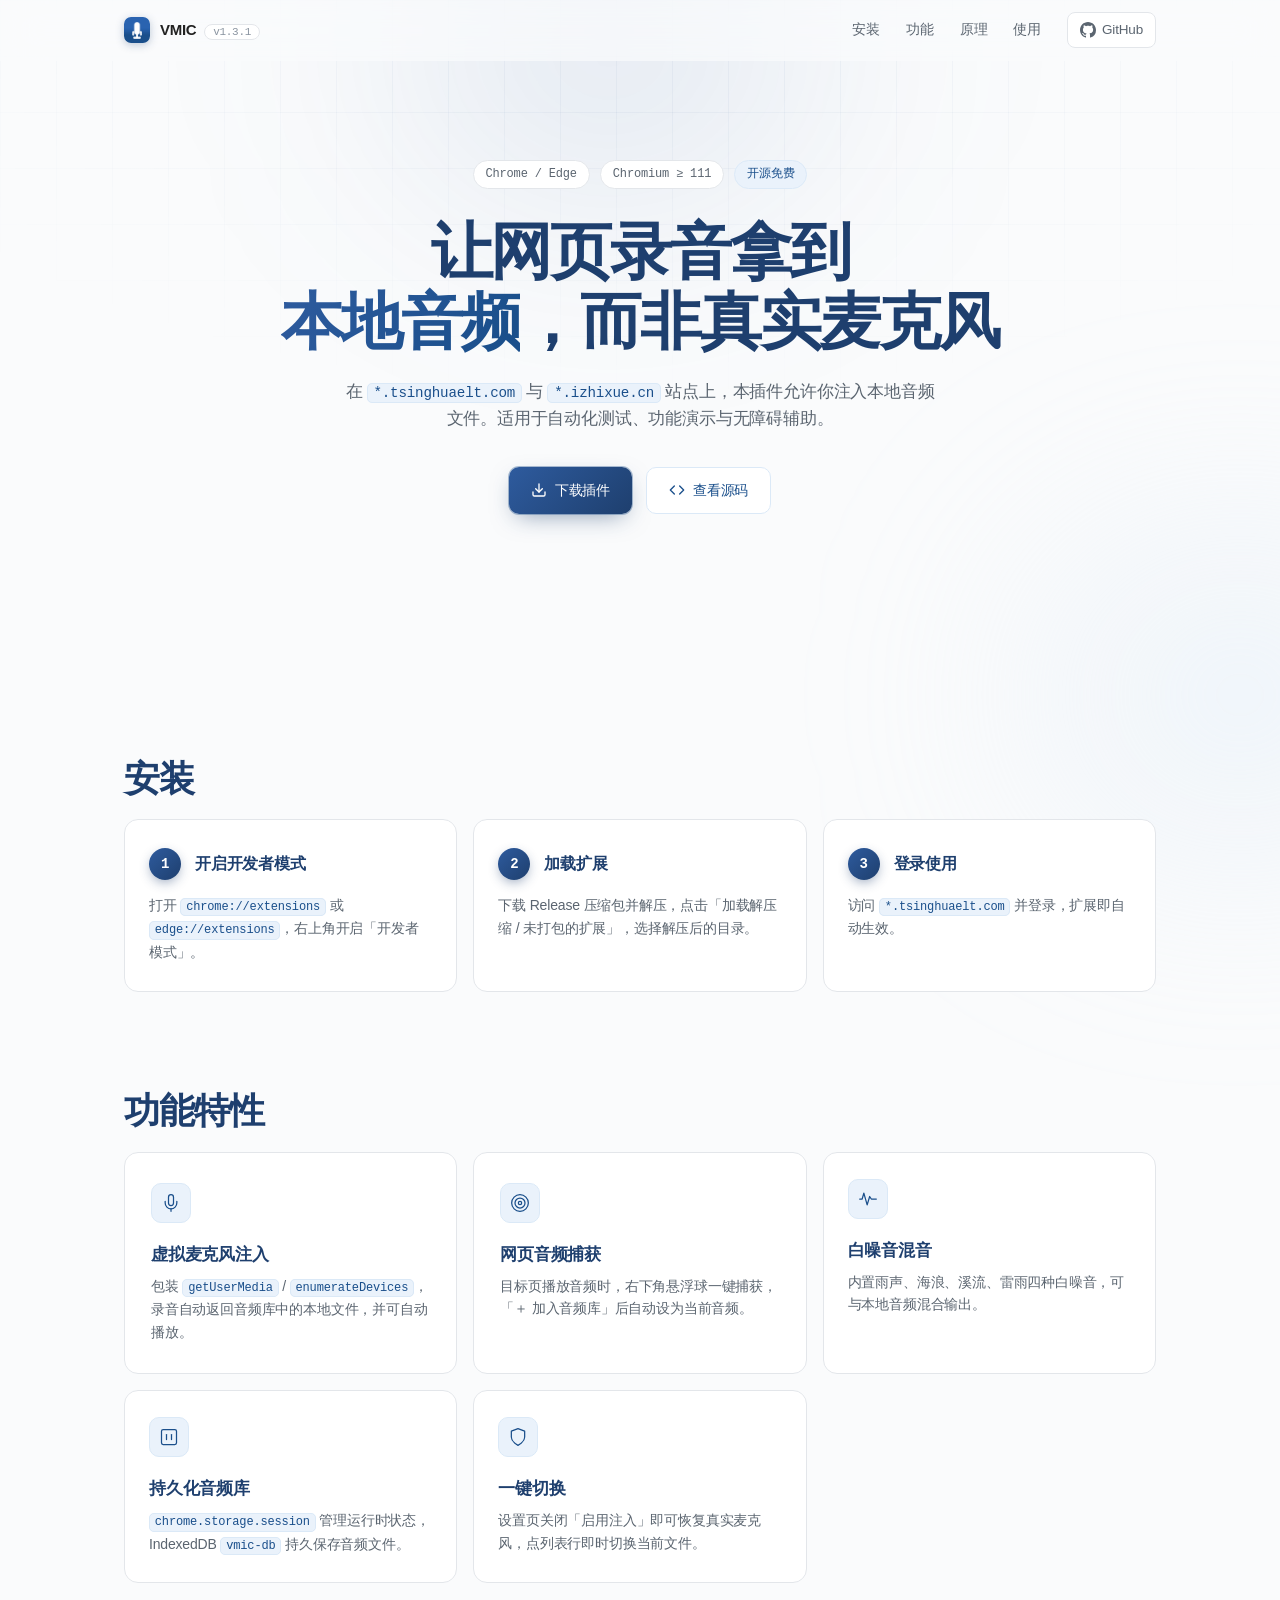
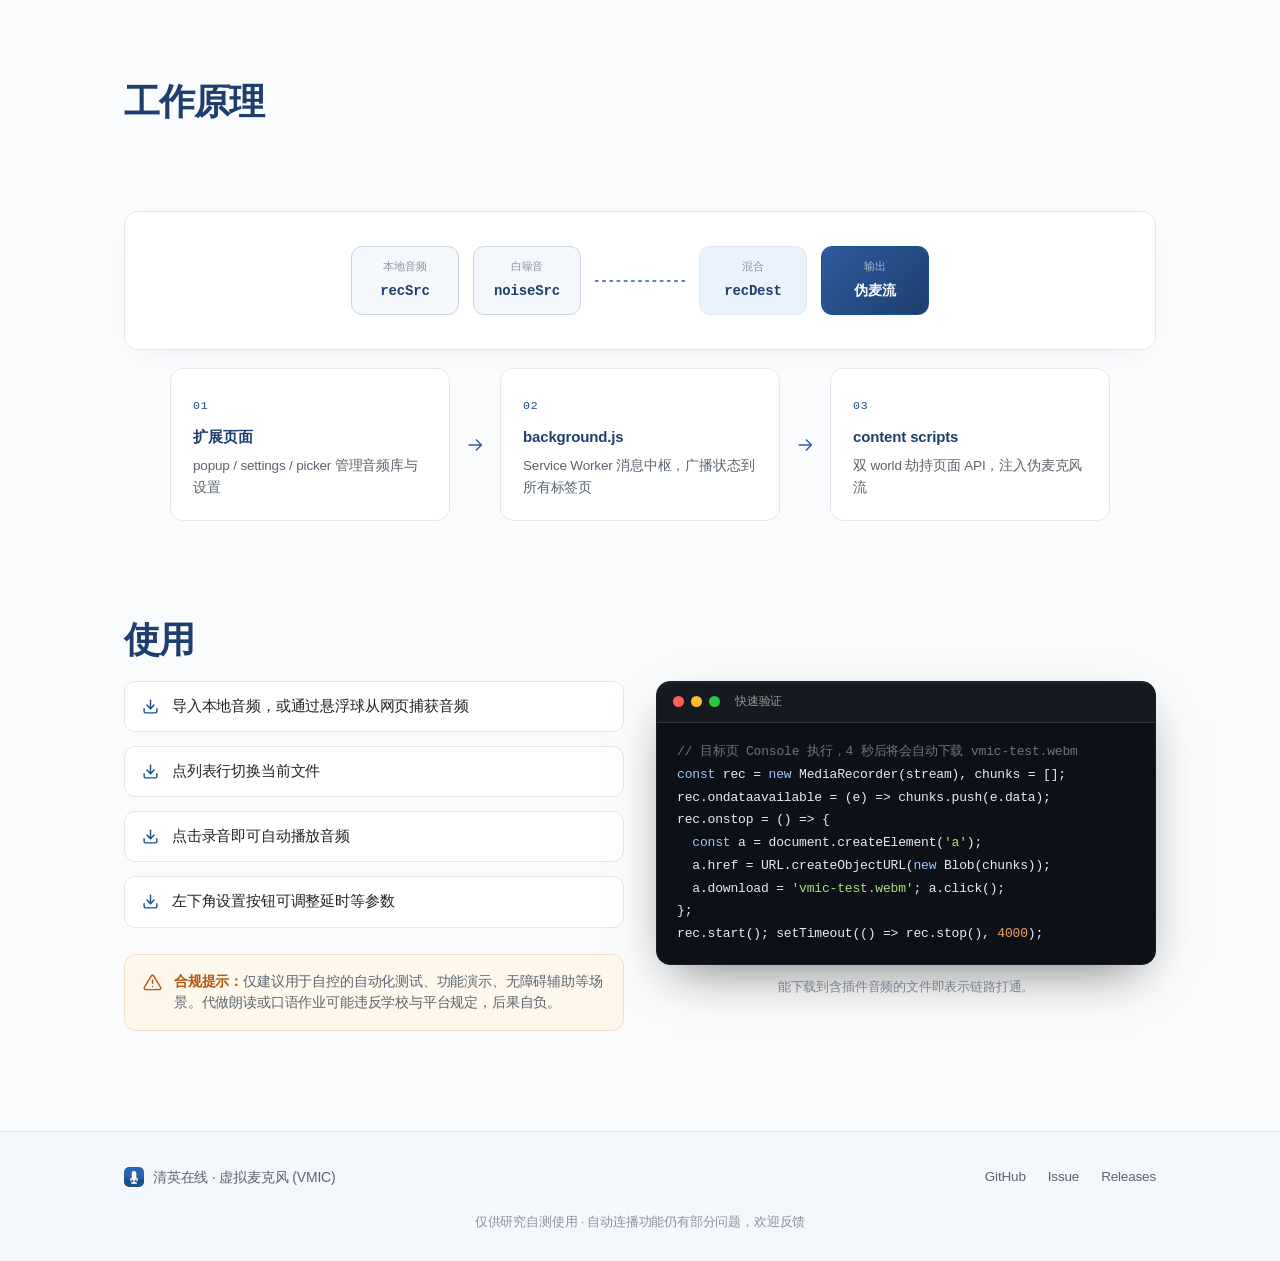
==== commit 532308fb: "Update version number to v1.3.1 in index.html" ====
--- a/index.html
+++ b/index.html
@@ -17,7 +17,7 @@
     <div class="nav-inner">
       <a class="brand" href="#top">
         <img class="brand-icon" src="assets/icon.png" alt="VMIC 图标">
-        <span>VMIC <span class="brand-ver">v1.2.9</span></span>
+        <span>VMIC <span class="brand-ver">v1.3.1</span></span>
       </a>
       <div class="nav-links">
         <a href="#install">安装</a>
@@ -261,4 +261,4 @@
 
   <script src="script.js"></script>
 </body>
-</html>+</html>
--- a/style.css
+++ b/style.css
@@ -21,7 +21,7 @@
 
 * { margin: 0; padding: 0; box-sizing: border-box; }
 
-html { scroll-behavior: smooth; }
+html { scroll-behavior: smooth; scroll-padding-top: 74px; }
 
 body {
   background: var(--bg);
@@ -564,15 +564,52 @@
   .bento { grid-template-columns: 1fr 1fr; }
   .steps { grid-template-columns: 1fr; }
   .usage-grid { grid-template-columns: 1fr; }
+}
+
+@media (max-width: 640px) {
+  .nav-inner { height: 54px; padding: 0 16px; }
+  .nav-links { gap: 15px; }
+  .nav-links > a { font-size: 12.5px; }
+  .nav-gh { padding: 6px 10px; }
+  .nav-gh span { display: none; }
+
+  .hero { padding: 100px 18px 64px; }
+  .hero-badges { gap: 7px; margin-bottom: 22px; }
+  .badge { font-size: 11px; padding: 3px 10px; }
+  .hero-title { font-size: clamp(29px, 8.4vw, 40px); }
+  .hero-desc { font-size: 15px; }
+  .hero-desc code { overflow-wrap: anywhere; }
+  .hero-cta { gap: 10px; margin-bottom: 44px; }
+  .btn { width: 100%; justify-content: center; padding: 13px 20px; }
+
+  .section { padding: 62px 18px 0; }
+  #usage { padding-bottom: 30px; }
+  .sec-title { font-size: clamp(23px, 6.2vw, 28px); }
+  .sec-desc { font-size: 14px; margin-bottom: 30px; }
+
+  .bento { grid-template-columns: 1fr; gap: 12px; }
+  .card, .card-lg:first-child, .card-lg:nth-child(2) { padding: 22px 18px; }
+
+  .flow-map { flex-direction: column; gap: 12px; padding: 22px 16px; }
+  .node { width: 100%; min-width: 0; }
+  .edge-group { display: none; }
+
+  .arch { flex-direction: column; align-items: stretch; gap: 10px; }
+  .arch-step { max-width: none; min-width: 0; padding: 18px; }
+  .arch-arrow { transform: rotate(90deg); align-self: center; }
+
+  .usage-list { gap: 10px; }
+  .usage-list li { font-size: 13.5px; padding: 12px 14px; gap: 10px; }
+  .notice { font-size: 12.5px; padding: 14px 15px; }
+  pre { font-size: 12px; padding: 14px; }
+
+  .footer-inner { flex-direction: column; padding: 26px 18px; }
+  .footer-note { margin-top: 10px; }
+}
+
+@media (max-width: 480px) {
   .nav-links > a:not(.nav-gh) { display: none; }
-}
-
-@media (max-width: 560px) {
-  .hero { padding-top: 130px; }
-  .bento { grid-template-columns: 1fr; }
-  .flow-map { flex-direction: column; }
-  .edge-group { transform: rotate(90deg); height: 36px; }
-
+  .hero-title { font-size: clamp(27px, 9vw, 33px); }
 }
 
 @media (prefers-reduced-motion: reduce) {
